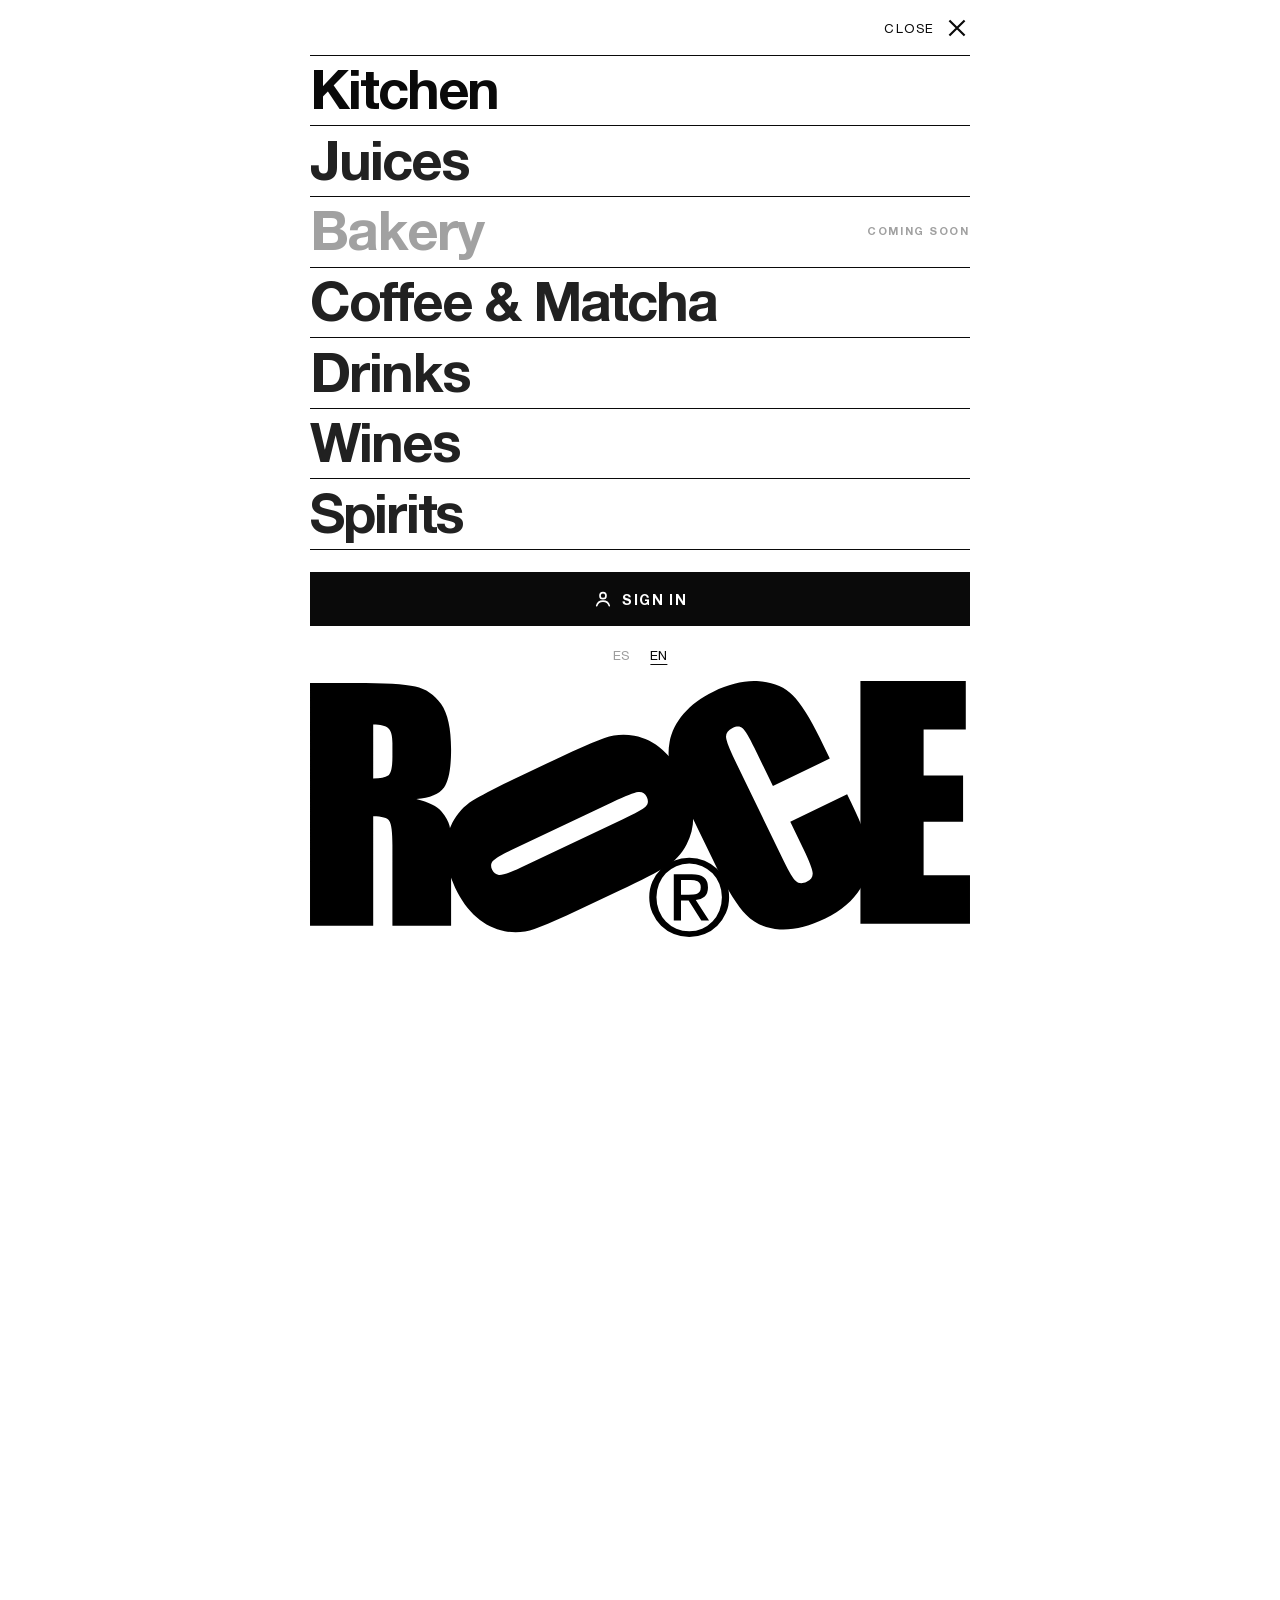
==== index.html @ 2b294c73 "Con la cocina cerrada la carta se ve a pleno contraste: aviso de horario una sola vez arriba; fondo " ====
<!doctype html>
<html lang="es">
<head>
<!-- Pantalla de entrada (solo la primera vez que se abre una página de ROCE en este dispositivo): fondo negro con el logo centrado hasta que carga la web. -->
<style id="roceSplashCss">html.splash-on,html.splash-on body{background:#0a0a0a!important}html.splash-on::before{content:"";position:fixed;top:-100px;right:-20px;bottom:-100px;left:-20px;z-index:2147483647;background:#0a0a0a url(/assets/logo/roce-horizontal-white.svg) center / min(56vw,280px) auto no-repeat;transition:opacity .5s ease}html.splash-out::before{opacity:0;pointer-events:none}html.splash-on{overflow:hidden}@media (prefers-reduced-motion:reduce){html.splash-on::before{transition:none}}</style>
<script>(function(){var d=document.documentElement;try{if(localStorage.getItem('roce_splash'))return;localStorage.setItem('roce_splash','1')}catch(e){return}d.classList.add('splash-on');var t0=Date.now(),done=0;function out(){if(done)return;done=1;setTimeout(function(){d.classList.add('splash-out');setTimeout(function(){d.classList.remove('splash-on','splash-out')},550)},Math.max(0,700-(Date.now()-t0)))}if(document.readyState==='complete')out();else addEventListener('load',out);setTimeout(out,3500)})();</script>
<meta charset="utf-8">
<meta name="viewport" content="width=device-width, initial-scale=1, viewport-fit=cover">
<title>ROCE · Pide</title>
<meta name="robots" content="noindex, nofollow">
<meta name="theme-color" content="#0a0a0a">
<link rel="icon" href="/favicon.ico">
<link rel="manifest" href="/manifest.webmanifest">
<link rel="apple-touch-icon" href="/assets/icons/apple-touch-icon.png">
<meta name="apple-mobile-web-app-capable" content="yes"><meta name="mobile-web-app-capable" content="yes"><meta name="apple-mobile-web-app-title" content="ROCE"><meta name="apple-mobile-web-app-status-bar-style" content="black-translucent">
<link rel="stylesheet" href="/carta.css?v=89">
<link rel="stylesheet" href="/order.css?v=150">
</head>
<body>
<header class="cv-bar" id="top">
  <div class="cv-bar-row">
    <button type="button" class="cv-menu-btn" id="cvMenuBtn" aria-haspopup="dialog" aria-expanded="false" aria-controls="cvMenu"><svg viewBox="0 0 24 24" width="26" height="26" fill="none" stroke="currentColor" stroke-width="2" aria-hidden="true"><path d="M3 7h18M3 12h18M3 17h18"/></svg><span id="cvMenuLabel">Menú</span></button>
    <button type="button" class="ap-modebtn" id="apModeBtn"></button>
  </div>
  <div class="cv-crumb-row"><button type="button" class="cv-crumb" id="cvCrumb" aria-haspopup="true" aria-expanded="false" aria-controls="cvCrumbMenu"><span id="cvCrumbT"></span><svg class="cv-crumb-chev" viewBox="0 0 24 24" width="14" height="14" fill="none" stroke="currentColor" stroke-width="2.4" stroke-linecap="round" stroke-linejoin="round" aria-hidden="true"><path d="M6 9l6 6 6-6"/></svg></button>
    <button type="button" class="cv-allergy-btn" id="cvAlBtn" aria-haspopup="dialog"><svg viewBox="0 0 24 24" width="22" height="22" fill="none" stroke="currentColor" stroke-width="2" stroke-linecap="round" aria-hidden="true"><path d="M3 7h18M6 12h12M10 17h4"/></svg><span id="cvAlLabel">Filtros</span><b id="cvAlCount" hidden>0</b></button>
  <div class="cv-crumb-menu" id="cvCrumbMenu" role="menu" hidden></div></div>
</header>

<div class="cv-menu" id="cvMenu" tabindex="-1" role="dialog" aria-modal="true" aria-label="Menú" hidden>
  <div class="cv-menu-in">
    <div class="cv-menu-top">
      <button type="button" class="cv-menu-btn" id="cvMenuClose"><span id="cvCloseLabel">Cerrar</span><svg viewBox="0 0 24 24" width="26" height="26" fill="none" stroke="currentColor" stroke-width="2" aria-hidden="true"><path d="M5 5l14 14M19 5L5 19"/></svg></button>
    </div>
    <div class="cv-menu-body" id="cvMenuBody"></div>
    <div class="cv-menu-foot">
      <div class="cv-lang lang-switch" role="group" aria-label="Idioma"><button type="button" data-lang="es">ES</button><button type="button" data-lang="en">EN</button></div>
      <img class="cv-m-word" src="/assets/logo/roce-horizontal-black.svg" alt="ROCE">
    </div>
  </div>
</div>

<main>
  <div class="cv-filter" id="cvFilter" hidden></div>
  <div class="cv-stage" id="cvSections"></div>
</main>

<footer class="cv-foot">
  <nav class="cv-foot-nav" id="cvFootNav" aria-label="Cartas"></nav>
  <img class="cv-foot-logo" src="/assets/logo/roce-horizontal-white.svg" alt="ROCE">
  <nav class="cv-legal cv-legal-w" id="cvLegalF"></nav>
</footer>

<dialog class="cv-sheet" id="cvSheet" aria-labelledby="cvSheetTitle">
  <div class="cv-sheet-in">
    <h2 id="cvSheetTitle"></h2>
    <p id="cvSheetText"></p>
    <div class="cv-sheet-body">
      <section class="cv-fs"><div class="cv-fs-h"><h3 id="cvDietH"></h3><button type="button" class="cv-fs-clear" id="cvDietClear" data-clear="diet"></button></div><div class="cv-als" id="cvDietList"></div><p class="cv-fs-note" id="cvDietNote"></p></section>
      <section class="cv-fs"><div class="cv-fs-h"><h3 id="cvAlH"></h3><button type="button" class="cv-fs-clear" id="cvAlClearSec" data-clear="al"></button></div><div class="cv-als" id="cvAlList"></div></section>
      <section class="cv-fs"><div class="cv-fs-h"><h3 id="cvIngH"></h3><button type="button" class="cv-fs-clear" id="cvIngClear" data-clear="ing"></button></div><div class="cv-seg" id="cvIngMode"></div><div class="cv-chips" id="cvIngList"></div></section>
      <p class="cv-fs-note" id="cvDisclaimer"></p>
    </div>
    <div class="cv-sheet-actions"><button type="button" class="cv-ghost" id="cvAlClear"></button><button type="button" class="cv-solid" id="cvAlDone"></button></div>
  </div>
</dialog>

<button type="button" class="cv-chef-btn" id="cvChefBtn" aria-haspopup="dialog"><span id="cvChefBtnLabel">Ayuda</span></button>

<dialog class="cv-sheet cv-chef" id="cvChef" aria-labelledby="cvChefTitle">
  <div class="cv-sheet-in">
    <div class="cv-sheet-body" id="cvChefBody"></div>
    <div class="cv-sheet-actions"><button type="button" class="cv-ghost" id="cvChefClose" autofocus></button><button type="button" class="cv-solid" id="cvChefGo"></button></div>
  </div>
</dialog>

<div class="ap-cartbar" id="apCartBar" hidden><button type="button" id="apCartOpen"><span id="apCartQty"></span><b id="apCartLbl"></b><span id="apCartTot"></span></button></div>
<dialog class="cv-sheet" id="apDlg"><div class="cv-sheet-in" id="apDlgIn"></div></dialog>

<script src="/config.js?v=1"></script>
<script>
// Vuelta del inicio de sesión con Google/Apple: Supabase devuelve la sesión en el #hash; se guarda y se limpia antes de que la carta lea el hash.
(function () {
  var h = location.hash || ''; if (h.indexOf('access_token=') === -1) return;
  var p = new URLSearchParams(h.slice(1)), at = p.get('access_token'); if (!at) return;
  try {
    var u = null; try { u = JSON.parse(atob(at.split('.')[1].replace(/-/g, '+').replace(/_/g, '/'))); } catch (e) {}
    localStorage.setItem('roce_app_session', JSON.stringify({ access_token: at, refresh_token: p.get('refresh_token'), expires_at: Date.now() + (+(p.get('expires_in') || 3600)) * 1000, user: u ? { id: u.sub, email: u.email } : null }));
  } catch (e) {}
  history.replaceState(null, '', location.pathname);
})();
</script>
<script src="/i18n.js?v=109"></script>
<script src="/menu.js?v=73"></script>
<script src="/carta.js?v=74"></script>
<script src="/chef.js?v=18"></script>
<script src="/order.js?v=86"></script>
<script src="/account.js?v=34"></script>
<script src="/tour.js?v=4"></script>
<script src="/sheet-drag.js?v=3"></script>
<script src="/ux.js?v=1"></script>
<script>if ("serviceWorker" in navigator) navigator.serviceWorker.register("/sw.js").catch(function () {});</script>
</body>
</html>
---- carta.css ----
@font-face { font-family: "Helvetica Neue Web"; src: url("/assets/fonts/HelveticaNeue-Regular.woff2?v=2") format("woff2"); font-weight: 400; font-style: normal; font-display: swap; }
@font-face { font-family: "Helvetica Neue Web"; src: url("/assets/fonts/HelveticaNeue-Bold.woff2?v=2") format("woff2"); font-weight: 700; font-style: normal; font-display: swap; }

:root {
  --black: #0a0a0a; --paper: #f6f3ec; --cream: #ece7dd;
  --kraft: #a78d5b; --paper: #ffffff; --sand: #c9a97f; --red: #832f2f; --olive: #5b5a32; --wine: #5a1f2b; --dark: #262624; --gold: #9f7a2e;
  --display: "Helvetica Neue Web", "Helvetica Neue", Arial, sans-serif;
  --pad: clamp(1.1rem, 4.5vw, 2.4rem);
  --bar: 5.4rem;
  --grain-lite: url("data:image/svg+xml;utf8,<svg xmlns='http://www.w3.org/2000/svg' width='240' height='240'><filter id='n'><feTurbulence type='fractalNoise' baseFrequency='.85' numOctaves='3' stitchTiles='stitch'/><feColorMatrix values='0 0 0 0 .1  0 0 0 0 .07  0 0 0 0 .03  0 0 0 .32 0'/></filter><rect width='100%' height='100%' filter='url(%23n)'/></svg>");
  --sheet: var(--kraft); --ink: #0a0a0a;
}
html[data-sheet="kraft"] { --sheet: var(--kraft); --ink: #0a0a0a; }
html[data-sheet="paper"] { --sheet: var(--paper); --ink: #0a0a0a; }
html[data-sheet="sand"] { --sheet: var(--sand); --ink: #0a0a0a; }
html[data-sheet="olive"] { --sheet: var(--olive); --ink: var(--cream); }
html[data-sheet="red"] { --sheet: var(--red); --ink: var(--cream); }
html[data-sheet="wine"] { --sheet: var(--wine); --ink: var(--cream); }
* { box-sizing: border-box; }
html { scroll-behavior: smooth; scroll-padding-top: calc(var(--bar) + 0.6rem); -webkit-text-size-adjust: 100%; }
body { margin: 0; background: #0a0a0a; color: #fff; font-family: var(--display); font-size: 16px; line-height: 1.4; }
button { font-family: inherit; color: inherit; cursor: pointer; }
img { max-width: 100%; display: block; }
[hidden] { display: none !important; }
.is-hidden { display: none !important; }

/* ── Barra superior fija ── */
.cv-bar { position: sticky; top: 0; z-index: 30; background: var(--black); color: #fff; padding-top: env(safe-area-inset-top); }
.cv-bar-row { display: flex; align-items: center; justify-content: space-between; gap: 1rem; padding: 0.75rem var(--pad) 0.65rem; }
.cv-menu:focus { outline: none; }
.cv-menu-btn:focus:not(:focus-visible) { outline: none; }
.cv-menu-btn, .cv-m-sheet, .cv-fn { -webkit-tap-highlight-color: transparent; }
.cv-menu-btn { display: inline-flex; align-items: center; gap: 0.55rem; padding: 0.2rem 0; border: 0; background: transparent; color: inherit; font-size: 0.95rem; font-weight: 700; letter-spacing: 0.02em; }
.cv-crumb-row { display: flex; align-items: center; padding: 0.5rem var(--pad); border-top: 1px solid rgba(255, 255, 255, 0.3); }
.cv-crumb { min-width: 0; overflow: hidden; text-overflow: ellipsis; white-space: nowrap; font-size: 0.78rem; font-weight: 700; letter-spacing: 0.1em; text-transform: uppercase; }
.cv-allergy-btn { display: inline-flex; align-items: center; gap: 0.45rem; padding: 0.15rem 0; border: 0; background: transparent; color: inherit; font-size: 0.78rem; font-weight: 700; letter-spacing: 0.1em; text-transform: uppercase; text-decoration: underline; text-underline-offset: 4px; white-space: nowrap; }
.cv-allergy-btn b { display: inline-grid; place-items: center; min-width: 1.2rem; height: 1.2rem; padding: 0 0.3rem; border-radius: 999px; background: #fff; color: var(--black); font-size: 0.7rem; text-decoration: none; }
.cv-lang { display: flex; gap: 0.1rem; font-size: 0.9rem; font-weight: 700; letter-spacing: 0.08em; }
.cv-lang button { padding: 0.3rem 0.5rem 0.3rem 0; border: 0; background: transparent; color: rgba(10, 10, 10, 0.4); }
.cv-lang button.is-active { color: var(--black); text-decoration: underline; text-underline-offset: 4px; }

/* ── Menú a pantalla completa (como una lista tipográfica con filetes) ── */
/* Se extiende 100 px por debajo de la pantalla (y se compensa con padding): en iPhone, al abrir la app desde el icono, la zona de la barra inferior a veces no se cubría y asomaba la hoja */
.cv-menu { position: fixed; top: 0; right: 0; bottom: -100px; left: 0; padding-bottom: 100px; box-sizing: border-box; z-index: 70; overflow: hidden; background: var(--paper); color: var(--black); animation: cvMenuIn 0.3s cubic-bezier(0.2, 0.7, 0.2, 1); }
@keyframes cvMenuIn { from { opacity: 0; transform: translateY(-1.2rem); } to { opacity: 1; transform: none; } }
.cv-menu-in { display: flex; flex-direction: column; min-height: 100%; max-width: 46rem; margin: 0 auto; padding: env(safe-area-inset-top) var(--pad) calc(1.4rem + env(safe-area-inset-bottom)); }
.cv-menu-top { display: flex; align-items: center; justify-content: flex-end; padding: 0.75rem 0 0.65rem; border-bottom: 1.5px solid var(--black); }
.cv-menu-top .cv-menu-btn { color: var(--black); }
.cv-menu-body { flex: 1; }
.cv-m-list { list-style: none; margin: 0; padding: 0; }
.cv-m-list li { border-bottom: 1.5px solid var(--black); }
.cv-m-sheet { display: flex; align-items: center; justify-content: space-between; gap: 1rem; width: 100%; padding: 0.4rem 0 0.55rem; border: 0; background: transparent; text-align: left; font-size: clamp(2.8rem, 12.5vw, 4.8rem); font-weight: 700; line-height: 1; letter-spacing: -0.04em; }
.cv-m-side { display: inline-flex; align-items: center; gap: 0.8rem; }
.cv-m-side small { font-size: 0.7rem; font-weight: 700; letter-spacing: 0.14em; text-transform: uppercase; }
.cv-m-sheet:not(.is-on) { opacity: 0.55; }
.cv-m-list.is-sub li:first-child { border-top: 1.5px solid var(--black); }
.cv-m-cat { display: block; width: 100%; padding: 0.55rem 0 0.6rem; border: 0; background: transparent; color: var(--black); text-align: left; text-decoration: none; font-size: clamp(1.3rem, 5.4vw, 1.7rem); font-weight: 700; letter-spacing: -0.015em; }
.cv-menu-foot { margin-top: 2rem; }
.cv-m-word { width: 100%; height: auto; margin-top: 1rem; padding-top: 1rem; border-top: 1.5px solid var(--black); }

/* ── Filtro de alérgenos activo ── */
.cv-filter { position: sticky; top: calc(var(--bar) + 0.5rem); z-index: 25; display: flex; align-items: center; justify-content: space-between; gap: 1rem; margin: 0.8rem var(--pad) 0; padding: 0.6rem 0.9rem; background: #fff; color: var(--black); border: 1.5px solid var(--black); font-size: 0.85rem; }
.cv-filter button { border: 0; background: transparent; font-weight: 700; text-decoration: underline; text-underline-offset: 3px; white-space: nowrap; }

/* ── Hoja de papel ── */
.cv-sr { position: absolute; width: 1px; height: 1px; overflow: hidden; clip: rect(0 0 0 0); white-space: nowrap; }
.cv-stage { position: relative; display: grid; grid-template-columns: minmax(0, 1fr); perspective: 2600px; perspective-origin: 18% 40%; padding: 0.9rem 0 0; overflow-x: clip; }
.cv-paper { --spine: 3.5rem; grid-area: 1 / 1; position: relative; display: flex; align-items: flex-start; min-height: calc(100vh - var(--bar) - 1rem); background: var(--sheet); color: var(--ink); transform-origin: 0 50%; backface-visibility: hidden; box-shadow: 0 0 0 1px rgba(0, 0, 0, 0.25), 0 10px 40px rgba(0, 0, 0, 0.55); }
.cv-paper.is-red { --sheet: var(--red); --ink: var(--cream); }
/* grano del papel + sombra del lomo */
.cv-paper::before { content: ""; position: absolute; inset: 0; pointer-events: none; z-index: 1; mix-blend-mode: multiply; opacity: 0.5; background-image: url("data:image/svg+xml;utf8,<svg xmlns='http://www.w3.org/2000/svg' width='240' height='240'><filter id='n'><feTurbulence type='fractalNoise' baseFrequency='.85' numOctaves='3' stitchTiles='stitch'/><feColorMatrix values='0 0 0 0 .1  0 0 0 0 .07  0 0 0 0 .03  0 0 0 .6 0'/></filter><rect width='100%' height='100%' filter='url(%23n)'/></svg>"); }
.cv-paper::after { content: ""; position: absolute; inset: 0; pointer-events: none; z-index: 1; background: linear-gradient(90deg, rgba(0, 0, 0, 0.2), rgba(0, 0, 0, 0) 1.6rem), linear-gradient(270deg, rgba(0, 0, 0, 0.1), rgba(0, 0, 0, 0) 1rem); }
.cv-paper-in { --lpad: calc(var(--pad) + 0.7rem); position: relative; z-index: 2; flex: 1; min-width: 0; padding: 0.4rem 1.5rem 3rem var(--lpad); }
/* título vertical en el lomo, como en las cartas impresas */
.cv-spine { position: relative; z-index: 2; flex: 0 0 var(--spine); align-self: stretch; overflow: hidden; }
/* hoja que se abre / se cierra */
.cv-paper.flip-away { z-index: 3; animation: cvAway 0.95s cubic-bezier(0.55, 0.05, 0.3, 1) forwards; }
.cv-paper.flip-in { z-index: 3; animation: cvIn 0.95s cubic-bezier(0.3, 0.05, 0.55, 1) forwards; }
@keyframes cvAway { from { transform: rotateY(0); filter: brightness(1); } to { transform: rotateY(-112deg); filter: brightness(0.55); } }
@keyframes cvIn { from { transform: rotateY(-112deg); filter: brightness(0.55); } to { transform: rotateY(0); filter: brightness(1); } }
@media (prefers-reduced-motion: reduce) { .cv-paper.flip-away, .cv-paper.flip-in { animation: none; } }
.cv-soon { margin-top: 3rem; }
.cv-group { margin-top: 2.6rem; }
.cv-gh { display: flex; align-items: baseline; justify-content: space-between; gap: 1rem; flex-wrap: wrap; opacity: 0.5; }
.cv-gh h2 { margin: 0; font-weight: 400; font-size: clamp(1.8rem, 6.4vw, 2.7rem); line-height: 1; letter-spacing: -0.02em; }
.cv-gh span { font-size: 0.85rem; text-transform: uppercase; letter-spacing: 0.08em; }

/* categoría desplegable */
.cv-cat { margin-top: 1.4rem; }
.cv-cat-h { display: flex; align-items: center; justify-content: space-between; gap: 1rem; width: 100%; padding: 1rem 0 0.7rem; border: 0; border-top: 1.5px solid var(--ink); background: transparent; text-align: left; }
.cv-cat-t { display: flex; align-items: baseline; flex-wrap: wrap; gap: 0.15rem 0.9rem; }
.cv-cat-h h3 { margin: 0; font-size: clamp(1.3rem, 5vw, 1.7rem); font-weight: 700; line-height: 1.1; letter-spacing: -0.005em; text-transform: uppercase; }
.cv-cat-h small { font-size: 0.74rem; letter-spacing: 0.1em; text-transform: uppercase; opacity: 0.6; }
.cv-chev { flex: 0 0 auto; transition: transform 0.25s; }
.cv-cat.is-closed .cv-chev { transform: rotate(180deg); }
.cv-cat.is-closed .cv-cat-body { display: none; }

/* platos: lista tipográfica */
.cv-items { list-style: none; margin: 0; padding: 0; }
.cv-item { display: flex; align-items: flex-start; justify-content: space-between; gap: 1rem; padding: 0.85rem 0; border-bottom: 1px solid color-mix(in srgb, var(--ink) 18%, transparent); }
.cv-i-main { flex: 1; min-width: 0; }
.cv-i-top { display: flex; align-items: baseline; justify-content: space-between; gap: 1rem; }
.cv-i-name { display: inline-flex; align-items: center; flex-wrap: wrap; gap: 0.2rem 0.5rem; font-size: 1.02rem; letter-spacing: 0.02em; text-transform: uppercase; }
.cv-i-name em { font-style: normal; opacity: 0.5; }
.cv-i-name small { font-size: 0.7rem; letter-spacing: 0.08em; opacity: 0.65; }
.cv-price { font-size: 1.02rem; white-space: nowrap; }
.cv-i-desc { margin: 0.25rem 0 0; max-width: 36rem; font-size: 0.92rem; line-height: 1.4; opacity: 0.62; }
.cv-i-tag { }
.cv-nut { margin: 0.35rem 0 0; display: flex; flex-wrap: wrap; gap: 0.1rem 0.7rem; font-size: 0.72rem; letter-spacing: 0.02em; opacity: 0.75; }
.cv-nut span + span { padding-left: 0.7rem; border-left: 1px solid color-mix(in srgb, var(--ink) 35%, transparent); }
.cv-nut b { font-weight: 700; margin-right: 0.15rem; }
.cv-variants { list-style: none; margin: 0.6rem 0 0; padding: 0.5rem 0 0; border-top: 1px dashed color-mix(in srgb, var(--ink) 40%, transparent); display: grid; gap: 0.45rem; }
.cv-variants li { display: grid; grid-template-columns: 5rem 1fr; gap: 0.5rem; font-size: 0.85rem; }
.cv-variants b { text-transform: uppercase; letter-spacing: 0.05em; font-size: 0.76rem; }
.cv-variants .cv-als { grid-column: 2; }

/* alérgenos: círculos numerados */
.cv-als { display: inline-flex; flex-wrap: wrap; gap: 0.22rem; }
.cv-al { display: inline-grid; place-items: center; width: 1.2rem; height: 1.2rem; border-radius: 50%; border: 1px solid currentColor; font-size: 0.62rem; font-weight: 700; line-height: 1; opacity: 0.8; }
.cv-pend { display: none; font-size: 0.68rem; font-weight: 700; letter-spacing: 0.06em; opacity: 0.8; }
.is-pending { opacity: 0.55; }
body.has-filter .is-pending .cv-pend { display: inline; }

/* extras (add-ons) */
.cv-extras h4 { margin: 1.3rem 0 0.2rem; font-size: 0.74rem; font-weight: 700; letter-spacing: 0.18em; text-transform: uppercase; opacity: 0.7; }
.cv-extras ul { list-style: none; margin: 0; padding: 0; display: grid; grid-template-columns: 1fr; column-gap: 2.4rem; }
.cv-extras li { display: flex; justify-content: space-between; gap: 1rem; padding: 0.55rem 0; border-bottom: 1px solid color-mix(in srgb, var(--ink) 18%, transparent); font-size: 0.95rem; text-transform: uppercase; letter-spacing: 0.02em; }
@media (min-width: 720px) { .cv-extras ul { grid-template-columns: 1fr 1fr; } }

.cv-soon b { display: block; font-weight: 400; font-size: clamp(2.2rem, 10vw, 4.5rem); line-height: 0.95; letter-spacing: -0.03em; text-transform: uppercase; }
.cv-soon p { margin: 0.8rem 0 0; opacity: 0.7; }

/* ── Pantalla ancha ── */
@media (min-width: 900px) {
  .cv-stage { max-width: 78rem; margin: 0 auto; padding: 1.2rem 2.2rem 1.4rem; }
  .cv-paper { --spine: 8rem; }
  .cv-paper-in { --lpad: calc(var(--pad) + 1.4rem); padding-bottom: 3rem; padding-right: 3rem; }
  .cv-paper-in > * { max-width: 46rem; }
  }

/* ── Pie (el normal de la web) ── */
.cv-foot { padding: 1.5rem var(--pad) calc(2rem + env(safe-area-inset-bottom)); text-align: center; font-size: 0.68rem; line-height: 1.4; letter-spacing: 0.03em; color: rgba(255, 255, 255, 0.6); }
.cv-foot p { max-width: 40rem; margin: 0 auto 1rem; }
.cv-foot a { color: inherit; text-decoration: none; }
.cv-foot a:hover { text-decoration: underline; }
.cv-foot .lang-switch { display: flex; justify-content: center; gap: 0.2rem; margin-bottom: 0.5rem; }
.cv-foot .lang-switch button { padding: 0.2rem 0.4rem; border: 0; background: transparent; color: rgba(255, 255, 255, 0.45); font-size: 0.7rem; letter-spacing: 0.08em; }
.cv-foot .lang-switch button.is-active { color: #fff; text-decoration: underline; text-underline-offset: 3px; }

/* ── Alérgenos: lista de filtros con filetes ── */
.cv-sheet { width: min(30rem, calc(100vw - 2rem)); max-width: none; max-height: 88vh; overflow-y: auto; margin: auto; padding: 0; border: 2px solid var(--black); background: #fff; color: var(--black); }
.cv-sheet::backdrop { background: rgba(10, 10, 10, 0.6); }
.cv-sheet-in { padding: 1.1rem var(--pad) calc(1rem + env(safe-area-inset-bottom)); }
.cv-sheet h2 { margin: 0 0 0.35rem; padding-bottom: 0.7rem; border-bottom: 1.5px solid var(--black); font-size: 1.15rem; line-height: 1.15; font-weight: 700; letter-spacing: -0.01em; }
.cv-sheet p { margin: 0 0 0.9rem; font-size: 0.88rem; opacity: 0.7; }
.cv-sheet #cvDietList, .cv-sheet #cvAlList { display: grid; grid-template-columns: 1fr 1fr; gap: 0 1.4rem; margin: 0 0 0.6rem; padding-top: 0.2rem; border-top: 1.5px solid var(--black); }
.cv-sheet .cv-al { width: 1.25rem; height: 1.25rem; margin-left: auto; border: 1px solid var(--black); color: var(--black); font-size: 0.65rem; opacity: 0.55; }
.cv-pick { display: flex; align-items: center; gap: 0.6rem; padding: 0.65rem 0; border: 0; border-bottom: 1px solid rgba(10, 10, 10, 0.18); background: transparent; color: var(--black); text-align: left; font-size: 0.95rem; font-weight: 700; }
.cv-radio { flex: 0 0 auto; width: 0.95rem; height: 0.95rem; border: 1.5px solid var(--black); border-radius: 50%; }
.cv-pick[aria-pressed="true"] .cv-radio { background: var(--black); box-shadow: inset 0 0 0 2.5px #fff; }
.cv-fs { margin-top: 1rem; }
.cv-fs h3 { margin: 0 0 0.3rem; font-size: 0.74rem; font-weight: 700; letter-spacing: 0.18em; text-transform: uppercase; opacity: 0.7; }
.cv-fs-note { margin: 0.5rem 0 0; font-size: 0.78rem; }
.cv-seg { display: flex; gap: 1.2rem; margin: 0.2rem 0 0.7rem; }
.cv-seg button { padding: 0.2rem 0; border: 0; border-bottom: 2px solid transparent; background: transparent; color: rgba(10, 10, 10, 0.4); font-size: 1rem; font-weight: 700; }
.cv-seg button[aria-pressed="true"] { color: var(--black); border-bottom-color: var(--black); }
.cv-chips { display: flex; flex-wrap: wrap; gap: 0.4rem; }
.cv-chips .cv-chip { padding: 0.4rem 0.8rem; border: 1.5px solid var(--black); border-radius: 999px; background: transparent; color: var(--black); font-size: 0.85rem; font-weight: 700; }
.cv-chips .cv-chip[aria-pressed="true"] { background: var(--black); color: #fff; }
.cv-sheet-actions { position: sticky; bottom: calc(-1rem - env(safe-area-inset-bottom)); display: flex; justify-content: space-between; gap: 0.6rem; margin-top: 1rem; padding-top: 0.5rem; border-top: 1.5px solid var(--black); background: #fff; }
.cv-ghost, .cv-solid { padding: 0.8rem 0; border: 0; background: transparent; color: var(--black); font-size: 0.95rem; font-weight: 700; text-decoration: underline; text-underline-offset: 4px; }

/* ── Panel de filtros y ayuda del chef: cuerpo con scroll + botones siempre visibles ── */
.cv-sheet[open] { display: flex; flex-direction: column; overflow: hidden; }
.cv-sheet-in { display: flex; flex-direction: column; min-height: 0; flex: 1; max-height: 88vh; }
.cv-sheet-body { flex: 1; min-height: 0; overflow-y: auto; padding-bottom: 0.4rem; -webkit-overflow-scrolling: touch; }
.cv-sheet-actions { position: static; flex: 0 0 auto; display: flex; gap: 0.6rem; margin-top: 0.8rem; padding-top: 0.8rem; border-top: 1.5px solid var(--black); background: #fff; }
.cv-ghost, .cv-solid { flex: 1; padding: 0.85rem 0.6rem; border: 1.5px solid var(--black); text-decoration: none; font-size: 0.85rem; font-weight: 700; letter-spacing: 0.1em; text-transform: uppercase; }
.cv-ghost { background: transparent; color: var(--black); }
.cv-solid { background: var(--black); color: #fff; }
.cv-fs-h { display: flex; align-items: baseline; justify-content: space-between; gap: 1rem; margin-bottom: 0.3rem; }
.cv-fs-h h3 { margin: 0; }
.cv-fs-clear { padding: 0.25rem 0.7rem; border: 1.5px solid var(--black); background: #fff; color: var(--black); font-size: 0.72rem; font-weight: 700; letter-spacing: 0.1em; text-transform: uppercase; }
.cv-fs-clear:disabled { opacity: 0.3; border-color: rgba(10, 10, 10, 0.4); }
.cv-link { padding: 0; border: 0; background: transparent; color: var(--black); font-size: 0.85rem; font-weight: 700; text-decoration: underline; text-underline-offset: 3px; }

/* botón flotante */
.cv-chef-btn { position: fixed; z-index: 35; right: var(--pad); bottom: calc(1rem + env(safe-area-inset-bottom)); padding: 0.8rem 1.1rem; border: 1.5px solid #fff; border-radius: 999px; background: var(--black); color: #fff; box-shadow: 0 6px 22px rgba(0, 0, 0, 0.5); font-size: 0.85rem; font-weight: 700; letter-spacing: 0.08em; text-transform: uppercase; }
.cv-chef-btn::before { content: "✦"; margin-right: 0.5rem; }
.cv-foot { padding-bottom: calc(5rem + env(safe-area-inset-bottom)); }

/* ayuda del chef */
.cv-chef h2 { margin-bottom: 0.4rem; }
.cv-chef textarea { width: 100%; padding: 0.7rem 0.8rem; border: 1.5px solid var(--black); border-radius: 0; background: #fff; color: var(--black); font: inherit; font-size: 1rem; resize: vertical; }
.cv-ideas { display: flex; flex-wrap: wrap; gap: 0.4rem; margin: 0.7rem 0 0.2rem; }
.cv-ideas .cv-chip { padding: 0.35rem 0.75rem; border: 1.5px solid var(--black); border-radius: 999px; background: transparent; color: var(--black); font-size: 0.8rem; font-weight: 700; }
.cv-opts { display: flex; flex-wrap: wrap; gap: 0.4rem; }
.cv-opt { padding: 0.5rem 0.9rem; border: 1.5px solid var(--black); background: transparent; color: var(--black); font-size: 0.9rem; font-weight: 700; }
.cv-opt[aria-pressed="true"] { background: var(--black); color: #fff; }
.cv-pick-list { list-style: none; margin: 0.6rem 0 0; padding: 0; }
.cv-pick-list li { padding: 0.8rem 0; border-top: 1.5px solid var(--black); }
.cv-pl-slot { margin: 0 0 0.3rem; font-size: 0.7rem; font-weight: 700; letter-spacing: 0.18em; text-transform: uppercase; opacity: 0.6; }
.cv-pl-top { display: flex; justify-content: space-between; gap: 1rem; font-size: 1.1rem; text-transform: uppercase; }
.cv-pl-desc { margin: 0.25rem 0 0; font-size: 0.88rem; opacity: 0.7; }
.cv-pl-why { margin: 0.3rem 0 0.2rem; font-size: 0.85rem; }
.cv-pick-list .cv-als { margin: 0.2rem 0; }
.cv-pick-list .cv-al { border-color: var(--black); color: var(--black); }
.cv-pl-total { margin: 0.6rem 0 0; padding-top: 0.6rem; border-top: 1.5px solid var(--black); font-size: 1rem; }

/* resaltar el plato al saltar desde la propuesta */
.cv-item.is-flash { animation: cvFlash 2.6s ease; }
@keyframes cvFlash { 0%, 60% { background: color-mix(in srgb, var(--ink) 22%, transparent); } 100% { background: transparent; } }

/* menú fijo: cabe en una pantalla, sin scroll */
.cv-menu-in { height: 100%; min-height: 0; }
.cv-menu-body { flex: 0 0 auto; }
.cv-menu-foot { flex: 1 1 auto; min-height: 0; display: flex; flex-direction: column; margin-top: 1rem; }
.cv-menu-foot .cv-lang { justify-content: center; }
.cv-menu-foot .cv-lang button { padding: 0.3rem 0.6rem; }
.cv-m-word { flex: 1 1 auto; min-height: 0; width: 100%; height: auto; max-height: 26vh; object-fit: contain; object-position: left bottom; }
.cv-m-word { flex: 0 1 auto; margin-top: auto; }

/* ayuda del chef: resultados y adaptación a pantallas pequeñas */
.cv-sheet { width: min(30rem, calc(100vw - 1.5rem)); }
.cv-sheet-in { padding-left: 1rem; padding-right: 1rem; }
.cv-sheet-body { padding-right: 0.7rem; scrollbar-gutter: stable; }
.cv-pl-top { align-items: baseline; }
.cv-pl-top b { min-width: 0; overflow-wrap: anywhere; }
.cv-pl-top span { flex: 0 0 auto; white-space: nowrap; }
.cv-pick-list .cv-als { display: inline-flex; border: 0; padding: 0; margin: 0; }
.cv-pl-al { margin: 0.35rem 0 0.3rem; font-size: 0.82rem; line-height: 1.7; }
.cv-pl-al .cv-al { width: 1.1rem; height: 1.1rem; margin-right: 0.15rem; vertical-align: middle; border-color: var(--black); color: var(--black); opacity: 0.75; }
@media (max-width: 380px) { .cv-sheet-in { padding-left: 0.8rem; padding-right: 0.8rem; } .cv-ghost, .cv-solid { font-size: 0.78rem; letter-spacing: 0.06em; } }

/* leyenda de alérgenos al final de la carta */

/* ayuda del chef: cada bloque bien identificado */
.cv-chef-p { margin: 0 0 0.9rem; }
.cv-step { margin: 0 0 0.8rem; padding: 0.8rem 0.9rem 0.9rem; border: 1.5px solid var(--black); background: #fff; }
.cv-step-h { display: flex; align-items: center; gap: 0.6rem; margin-bottom: 0.6rem; }
.cv-step-n { flex: 0 0 auto; display: inline-grid; place-items: center; width: 1.6rem; height: 1.6rem; border-radius: 50%; background: var(--black); color: #fff; font-size: 0.8rem; font-weight: 700; }
.cv-step-h h3 { margin: 0; font-size: 1rem; font-weight: 700; letter-spacing: 0; text-transform: none; opacity: 1; }
.cv-step-h h3 small { margin-left: 0.3rem; font-size: 0.72rem; font-weight: 400; letter-spacing: 0.08em; text-transform: uppercase; opacity: 0.55; }
.cv-chef .cv-opts { display: grid; grid-template-columns: repeat(3, 1fr); gap: 0.4rem; }
.cv-chef .cv-opt { display: flex; align-items: center; justify-content: center; gap: 0.4rem; padding: 0.65rem 0.3rem; font-size: 0.85rem; }
.cv-chef .cv-opt i { flex: 0 0 auto; width: 0.8rem; height: 0.8rem; border: 1.5px solid currentColor; border-radius: 50%; }
.cv-chef .cv-opt[aria-pressed="true"] i { background: #fff; box-shadow: inset 0 0 0 2px var(--black); }
.cv-chef .cv-pick-list li { margin: 0 0 0.7rem; padding: 0.8rem 0.9rem; border: 1.5px solid var(--black); background: #fff; }
.cv-chef .cv-pick-list { margin-top: 0.8rem; }
.cv-chef .cv-pl-slot { display: flex; align-items: center; gap: 0.5rem; margin: -0.8rem -0.9rem 0.7rem; padding: 0.45rem 0.9rem; background: var(--black); color: #fff; opacity: 1; font-size: 0.72rem; letter-spacing: 0.16em; }
.cv-pl-n { display: inline-grid; place-items: center; width: 1.2rem; height: 1.2rem; border-radius: 50%; background: #fff; color: var(--black); font-size: 0.7rem; letter-spacing: 0; }

/* cada tipo de plato con su color */
.cv-chef .cv-pick-list li { border-width: 2px; }
.cv-chef .cv-slot-starter { border-color: var(--kraft); } .cv-chef .cv-slot-starter .cv-pl-slot { background: var(--kraft); color: var(--black); } .cv-chef .cv-slot-starter .cv-pl-n { background: var(--black); color: #fff; }
.cv-chef .cv-slot-main, .cv-chef .cv-slot-light, .cv-chef .cv-slot-breakfast { border-color: var(--black); } .cv-chef .cv-slot-main .cv-pl-slot, .cv-chef .cv-slot-light .cv-pl-slot, .cv-chef .cv-slot-breakfast .cv-pl-slot { background: var(--black); }
.cv-chef .cv-slot-side { border-color: var(--olive); } .cv-chef .cv-slot-side .cv-pl-slot { background: var(--olive); } .cv-chef .cv-slot-side .cv-pl-n { color: var(--olive); }
.cv-chef .cv-slot-drink { border-color: var(--red); } .cv-chef .cv-slot-drink .cv-pl-slot { background: var(--red); } .cv-chef .cv-slot-drink .cv-pl-n { color: var(--red); }
.cv-chef .cv-slot-sweet { border-color: var(--gold); } .cv-chef .cv-slot-sweet .cv-pl-slot { background: var(--gold); } .cv-chef .cv-slot-sweet .cv-pl-n { color: var(--gold); }

/* ayuda: botón discreto */
.cv-chef-btn { right: var(--pad); bottom: calc(0.9rem + env(safe-area-inset-bottom)); padding: 0.45rem 0.95rem; border: 1px solid rgba(255, 255, 255, 0.55); background: rgba(10, 10, 10, 0.88); box-shadow: none; font-size: 0.72rem; font-weight: 400; letter-spacing: 0.12em; }
.cv-chef-btn::before { content: none; }
.cv-foot { padding-bottom: calc(3.5rem + env(safe-area-inset-bottom)); }
.cv-chef .cv-pick-list li { border-width: 1.5px; }

/* menú: ES/EN pegado a la línea del logo grande */
.cv-menu-foot { justify-content: flex-end; margin-top: 0; }
.cv-menu-foot .cv-lang { margin-bottom: 0.25rem; }
.cv-m-word { margin-top: 0; padding-top: 0.9rem; }

/* menú: logo grande y ES/EN como estaban, ES/EN pegado a la línea del logo */
.cv-menu-foot { display: block; flex: 0 0 auto; margin-top: auto; justify-content: initial; padding-top: 1rem; }
.cv-menu-foot .cv-lang { justify-content: flex-start; margin: 0 0 0.3rem; font-size: 0.9rem; }
.cv-menu-foot .cv-lang button { padding: 0.3rem 0.5rem 0.3rem 0; }
.cv-m-word { display: block; flex: none; width: 100%; height: auto; max-height: none; object-fit: fill; margin-top: 0; padding-top: 1rem; border-top: 1.5px solid var(--black); }

/* botón de ayuda con su estrellita */
.cv-chef-btn::before { content: "✦"; margin-right: 0.5rem; }
.cv-chef-btn { font-weight: 700; letter-spacing: 0.1em; }

/* títulos de grupo (Desayunos & Meriendas, Comidas…): Helvetica Neue en mayúsculas, como la carta impresa */
.cv-gh { opacity: 1; }
.cv-gh h2 { font-family: var(--display); font-weight: 700; font-size: clamp(1.15rem, 4.6vw, 1.6rem); line-height: 1.1; letter-spacing: 0.22em; text-transform: uppercase; }

/* título lateral: siempre entero en cualquier alto de pantalla y texto más ancho, pegado a él */
@media (min-width: 900px) {
  .cv-paper-in > * { max-width: none; }
  .cv-paper-in { padding-right: 2.2rem; }
}

/* nuevas hojas */
html[data-sheet="cream"] { --sheet: var(--cream); --ink: #0a0a0a; }
html[data-sheet="dark"] { --sheet: #262624; --ink: var(--cream); }
.cv-m-sheet { font-size: clamp(1.9rem, 8.2vw, 3.4rem); }

/* aviso: seguir bajando = siguiente hoja */

/* título lateral más grande */
.cv-paper { --spine: 4.8rem; }
@media (min-width: 900px) {
  .cv-paper { --spine: 11rem; }
}

/* ES/EN del menú centrado, pegado a la línea del logo */
.cv-menu-foot .cv-lang { justify-content: center; }
.cv-menu-foot .cv-lang button { padding: 0.3rem 0.6rem; }

/* la línea que se llena para pasar de hoja: siempre visible al llegar abajo */

/* pie: solo el logo ROCE gigante y, encima, la barra para pasar de hoja */
.cv-foot { padding: 3.5rem var(--pad) calc(2rem + env(safe-area-inset-bottom)); text-align: left; }
.cv-foot-logo { display: block; width: 100%; max-width: 78rem; height: auto; margin: 0 auto; }
@media (min-width: 900px) { .cv-foot { padding-inline: 2.2rem; } }
.cv-foot { padding-bottom: calc(4.5rem + env(safe-area-inset-bottom)); }

/* pie limpio: línea fina de "siguiente hoja" y el logo gigante */
.cv-foot { padding: 3rem var(--pad) calc(4.5rem + env(safe-area-inset-bottom)); }
/* hoja anterior: línea fina bajo la cabecera */

/* barra de cambio de hoja: sin letrero, solo la barra que va de azul (frío) a rojo (caliente) */

/* menú: sin la raya entre ES/EN y el logo */
.cv-m-word { border-top: 0; padding-top: 0.5rem; }

/* tirar de la página: sigue al dedo con resistencia y vuelve como un muelle */
html { overscroll-behavior-y: none; }
main, .cv-foot { transform: translateY(var(--pull, 0px)); transition: transform 0.38s cubic-bezier(0.2, 0.9, 0.25, 1); will-change: transform; }
@media (prefers-reduced-motion: reduce) { main, .cv-foot { transform: none; transition: none; } }

/* el título lateral no se pega al borde de abajo de la hoja (p. ej. en Bakery, que es corta) */

/* títulos de grupo (Desayunos, Comidas): mismo gris claro que los ingredientes */
.cv-gh { opacity: 1; }
.cv-gh h2 { opacity: 0.62; }
.cv-gh span { opacity: 0.62; }

/* título lateral: fijo en pantalla hasta que llega el pie (solo en hojas cortas se deja aire abajo) */

/* pie: logo en tamaño normal que crece al tirar hasta el tamaño gigante (entonces cambia de hoja) */
.cv-foot { padding: 3rem var(--pad) calc(3.5rem + env(safe-area-inset-bottom)); }
.cv-foot-logo { display: block; width: 100%; max-width: 60rem; height: auto; margin: 0 auto; transform-origin: 50% 100%; transform: scale(calc(0.36 + 0.64 * var(--lpb, 0))); transition: transform 0.38s cubic-bezier(0.2, 0.9, 0.25, 1); will-change: transform; }
/* hoja anterior: el logo aparece y crece en el hueco de arriba */
@media (prefers-reduced-motion: reduce) { .cv-foot-logo { transform: scale(0.5); transition: none; } }

/* hoja anterior (arriba): barra blanca fina bajo la cabecera; abajo se queda el logo que crece */

/* título lateral: siempre con sangría sobre el borde de abajo de la hoja; fijo en pantalla y, al llegar el fin de hoja, la acompaña con ese margen */

/* botón Filtros con su icono de líneas */
.cv-allergy-btn { gap: 0.5rem; text-decoration: none; }
.cv-allergy-btn span { text-decoration: underline; text-underline-offset: 4px; }
.cv-allergy-btn svg { flex: 0 0 auto; display: block; }

/* Filtros sin subrayado */
.cv-allergy-btn, .cv-allergy-btn span { text-decoration: none; }

/* paneles en iPhone: usan el alto visible real (con teclado también) y quedan arriba, no aplastados */
.cv-sheet { max-height: 88vh; max-height: 88dvh; }
.cv-sheet-in { max-height: 88vh; max-height: 88dvh; }
.cv-chef[open] { margin: calc(var(--vvt, 0px) + 0.75rem) auto auto; max-height: calc(var(--vvh, 100dvh) - 1.5rem); }
.cv-chef .cv-sheet-in { max-height: calc(var(--vvh, 100dvh) - 1.5rem); }
.cv-chef textarea { font-size: 16px; scroll-margin: 1rem; }

/* pie: logo ROCE gigante (fijo) y, encima, la barra blanca fina que se rellena al tirar (igual que arriba) */
.cv-foot-logo { transform: none !important; transition: none; will-change: auto; }
@media (prefers-reduced-motion: reduce) { .cv-foot-logo { transform: none; } }

/* al tirar solo se mueve la hoja; el pie (logo gigante y barra blanca) se queda fijo abajo */
.cv-foot { transform: none !important; transition: none !important; will-change: auto; }
main { transform: translateY(var(--pull, 0px)); }

/* ── iPhone/Safari: paneles que no se encogen, y título lateral estable al hacer scroll ── */
/* 1) el cuerpo con scroll de los paneles (Filtros y Ayuda) no se colapsa en Safari: base automática en vez de 0 */
.cv-sheet-body { flex: 1 1 auto; min-height: 0; }
.cv-sheet[open] { height: auto; }
.cv-sheet-in { height: auto; }
/* 2) la hoja no lleva transform (ni capa de composición) salvo mientras tiras de ella: un ancestro con transform hace vibrar a los elementos sticky en WebKit */
main { transform: none; will-change: auto; transition: none; }
/* 3) sin mezcla de color sobre toda la hoja (pesa y hace vibrar al hacer scroll en iOS) */
.cv-paper::before { mix-blend-mode: normal; opacity: 0.32; }
/* 4) el título lateral va en su propia capa para que no tiemble */
/* Filtros: nunca más bajo que esto, aunque Safari calcule mal el alto */
#cvSheet[open] { min-height: min(30rem, 76vh); min-height: min(30rem, 76dvh); }

/* ── Safari: paneles con altura propia, sin flex en el <dialog> (ahí Safari los dejaba como una franja de ~70 px) ── */
.cv-sheet[open] { display: block !important; overflow: hidden; height: auto; }
.cv-sheet-in { display: flex; flex-direction: column; flex: none !important; height: auto; min-height: 0; max-height: 88vh; max-height: 88dvh; }
.cv-sheet-body { flex: 1 1 auto !important; min-height: 0; max-height: calc(88vh - 7.5rem); max-height: calc(88dvh - 7.5rem); overflow-y: auto; -webkit-overflow-scrolling: touch; }
.cv-chef .cv-sheet-body { max-height: calc(var(--vvh, 100dvh) - 1.5rem - 7.5rem); }
.cv-sheet-actions { flex: 0 0 auto; }

/* MENÚ y FILTROS: misma tipografía, mayúsculas y sin negrita */
.cv-menu-btn, .cv-allergy-btn { font-family: var(--display); font-size: 0.8rem; font-weight: 400; letter-spacing: 0.12em; text-transform: uppercase; }
.cv-allergy-btn span, .cv-menu-btn span { font-weight: 400; }

/* ── Paneles (Filtros y Ayuda) SIN flex ni alturas encadenadas: bloque normal con scroll en el propio panel y botones pegados abajo.
   Así no puede colapsar en ningún navegador del móvil (Safari ni Chrome). ── */
.cv-sheet[open] { display: block !important; height: auto !important; max-height: 88vh; max-height: 88dvh; overflow-x: hidden; overflow-y: auto !important; -webkit-overflow-scrolling: touch; overscroll-behavior: contain; }
.cv-sheet .cv-sheet-in { display: block !important; flex: none !important; height: auto !important; min-height: 0 !important; max-height: none !important; padding-bottom: 0 !important; }
.cv-sheet .cv-sheet-body { display: block !important; flex: none !important; height: auto !important; max-height: none !important; overflow: visible !important; padding-right: 0; scrollbar-gutter: auto; }
.cv-sheet .cv-sheet-actions { position: sticky !important; bottom: 0 !important; z-index: 3; display: flex !important; gap: 0.6rem; margin: 0.9rem 0 0 !important; padding: 0.8rem 0 calc(1rem + env(safe-area-inset-bottom)) !important; border-top: 1.5px solid var(--black); background: #fff; }
.cv-chef[open] { max-height: calc(var(--vvh, 100dvh) - 1.5rem); }
#cvSheet[open] { min-height: min(26rem, 70vh); min-height: min(26rem, 70dvh); }

/* ── Título lateral fijo (no sticky) y tramo de scroll extra al final del pie ── */

/* ── Sin cambios de hoja automáticos: el pie tiene una leyenda para elegir a qué carta ir ── */
main { transform: none !important; transition: none !important; }
.cv-foot { padding: 2.2rem var(--pad) calc(2.5rem + env(safe-area-inset-bottom)); }
.cv-foot-nav { max-width: 60rem; margin: 0 auto 2rem; border-top: 1px solid rgba(255, 255, 255, 0.35); }
.cv-fn { display: flex; align-items: baseline; justify-content: space-between; gap: 1rem; width: 100%; padding: 0.95rem 0; border: 0; border-bottom: 1px solid rgba(255, 255, 255, 0.35); background: transparent; color: rgba(255, 255, 255, 0.6); text-align: left; font-family: var(--display); font-size: clamp(1.3rem, 5.6vw, 1.9rem); font-weight: 400; letter-spacing: -0.01em; text-transform: uppercase; cursor: pointer; }
.cv-fn small { font-size: 0.72rem; letter-spacing: 0.14em; }
.cv-fn.is-on { color: #fff; }
.cv-fn:hover, .cv-fn:focus-visible { color: #fff; }
.cv-foot { padding-bottom: calc(4.5rem + env(safe-area-inset-bottom)); }

/* ── Título lateral repetido de arriba abajo de la hoja (KITCHEN KITCHEN KITCHEN…), dentro de la hoja y con scroll nativo ── */
.cv-run { position: absolute; inset: 0; display: flex; flex-direction: column; align-items: flex-start; overflow: hidden; }
.cv-run i { flex: 0 0 auto; display: block; font-style: normal; writing-mode: vertical-rl; transform: rotate(180deg); font-size: clamp(3.4rem, 15vw, 4.6rem); line-height: 1; letter-spacing: -0.02em; text-transform: uppercase; white-space: nowrap; margin-bottom: 0.45em; }
@media (min-width: 900px) { .cv-run i { font-size: clamp(5.6rem, 10vw, 9rem); } }

/* Menú abierto: la pantalla entera es del menú. En iPhone, Safari deja ver la hoja por debajo de la barra inferior
   (los elementos fijos no llegan hasta ahí), así que se pinta el fondo de la página y se oculta el resto. */
html.menu-open, html.menu-open body { background: var(--paper) !important; }
html.menu-open body > *:not(.cv-menu):not(.ap-gate):not(script):not(style) { visibility: hidden; }

/* Cambio de hoja en el móvil: la hoja nueva aparece con un fundido corto (sin giro ni hojas superpuestas) */
@keyframes cvFadeIn { from { opacity: 0; transform: translateY(0.6rem); } to { opacity: 1; transform: none; } }
.cv-paper.fade-in { animation: cvFadeIn 0.28s ease-out both; }
---- order.css ----
/* ROCE · App de pedidos: encima de la carta (carta.css) solo se añade lo de pedir */
.cv-crumb-row { justify-content: space-between; gap: 1rem; }
.ap-modebtn { flex: 0 0 auto; padding: 0.15rem 0; border: 0; background: transparent; color: inherit; font-size: 0.78rem; font-weight: 700; letter-spacing: 0.1em; text-transform: uppercase; text-decoration: underline; text-underline-offset: 4px; white-space: nowrap; }

/* Plato pulsable con su botón "+" */
.cv-item { position: relative; padding-right: 3.2rem; cursor: pointer; }
.cv-item::after { content: "+"; position: absolute; right: 0; bottom: 0.8rem; width: 2.2rem; height: 2.2rem; display: grid; place-items: center; border-radius: 50%; background: var(--ink); color: var(--sheet); font-size: 1.45rem; line-height: 1; }
.cv-item[data-off] { cursor: not-allowed; }
.cv-item[data-off]::after { content: "—"; background: transparent; border: 1.5px solid var(--ink); color: var(--ink); font-size: 0.9rem; opacity: 0.6; }
.cv-item[data-off] .cv-i-main { opacity: 0.55; }
.ap-hours { display: inline-block; margin: 0.4rem 0 0; padding: 0.2rem 0.55rem; background: color-mix(in srgb, var(--ink) 14%, transparent); font-size: 0.72rem; font-weight: 700; letter-spacing: 0.08em; text-transform: uppercase; }

/* Barra del pedido */
.ap-cartbar { position: fixed; left: 0; right: 0; bottom: 0; z-index: 40; padding: 0.7rem var(--pad) calc(0.7rem + env(safe-area-inset-bottom)); background: linear-gradient(to top, rgba(10, 10, 10, 0.92) 65%, rgba(10, 10, 10, 0)); }
.ap-cartbar[hidden] { display: none; }
.ap-cartbar button { width: 100%; max-width: 46rem; margin: 0 auto; display: flex; align-items: center; justify-content: space-between; gap: 1rem; padding: 0.95rem 1.1rem; border: 1.5px solid #fff; background: #fff; color: var(--black); font-size: 0.95rem; }
.ap-cartbar button b { flex: 1; text-align: left; letter-spacing: 0.1em; text-transform: uppercase; font-size: 0.85rem; }
.ap-cartbar button span:first-child { display: inline-grid; place-items: center; min-width: 1.7rem; height: 1.7rem; padding: 0 0.4rem; border-radius: 999px; background: var(--black); color: #fff; font-weight: 700; font-size: 0.85rem; }
body.ap-has-cart .cv-chef-btn { bottom: calc(5rem + env(safe-area-inset-bottom)); }
body.ap-has-cart .cv-foot { padding-bottom: calc(7rem + env(safe-area-inset-bottom)); }

/* Hojas de plato, pedido y modo */
.ap-qty { display: flex; align-items: center; justify-content: center; gap: 1.2rem; margin: 1rem 0 0.2rem; }
.ap-qty button { width: 2.6rem; height: 2.6rem; border: 1.5px solid var(--black); background: #fff; border-radius: 50%; font-size: 1.4rem; line-height: 1; }
.ap-qty b { min-width: 1.5rem; text-align: center; font-size: 1.2rem; }
.ap-pick-price { margin-left: auto; opacity: 0.7; font-size: 0.9rem; }
.ap-note { width: 100%; min-height: 3.2rem; padding: 0.7rem; border: 1.5px solid var(--black); background: #fff; color: var(--black); font: inherit; font-size: 0.95rem; resize: vertical; border-radius: 0; }
.cv-solid[disabled] { opacity: 0.4; cursor: not-allowed; }
.cv-sheet .cv-fs .cv-pick { width: 100%; }

/* Cuenta */
.ap-acct { display: flex; align-items: center; justify-content: center; gap: 0.6rem; width: 100%; margin-top: 1.4rem; padding: 1rem 0.8rem; border: 1.5px solid var(--black); background: var(--black); color: #fff; font-size: 0.9rem; font-weight: 700; letter-spacing: 0.1em; text-transform: uppercase; }
.ap-acct span { min-width: 0; overflow: hidden; text-overflow: ellipsis; white-space: nowrap; }
.ap-acct:active { opacity: 0.85; }
.ap-in { width: 100%; padding: 0.8rem 0.7rem; border: 1.5px solid var(--black); background: #fff; color: var(--black); font: inherit; font-size: 1rem; border-radius: 0; }
.ap-code { letter-spacing: 0.5em; font-size: 1.4rem; text-align: center; }
.ap-msg { min-height: 1.2rem; margin: 0.5rem 0 0; font-size: 0.85rem; color: #a02020; opacity: 1; }
.ap-msg.is-ok { color: #1e6b2e; }
.ap-legal { font-size: 0.78rem; }
.ap-legal a { color: inherit; }
.ap-link { padding: 0; border: 0; background: transparent; color: var(--black); font: inherit; font-size: 0.88rem; font-weight: 700; text-decoration: underline; text-underline-offset: 3px; }
.ap-or { text-align: center; margin: 0.6rem 0; }

.ap-check { display: flex; gap: 0.7rem; align-items: flex-start; margin-top: 1rem; font-size: 0.85rem; line-height: 1.4; }
.ap-check input { width: 1.2rem; height: 1.2rem; flex: 0 0 auto; margin-top: 0.1rem; accent-color: var(--black); }

/* Botón de Google con su aspecto reconocible */
.ap-gbtn { display: flex; align-items: center; justify-content: center; gap: 0.75rem; width: 100%; min-height: 3rem; padding: 0.6rem 1rem; border: 1px solid #dadce0; border-radius: 4px; background: #fff; color: #3c4043; font-family: var(--display); font-size: 0.95rem; font-weight: 700; letter-spacing: 0.02em; cursor: pointer; }
.ap-gbtn:active { background: #f1f3f4; }
.ap-gbtn .ap-g { flex: 0 0 auto; }

/* Títulos de los paneles: nuestra tipografía y en mayúsculas */
#apDlg h2 { font-family: var(--display); font-size: 1.2rem; font-weight: 700; letter-spacing: 0.06em; text-transform: uppercase; }
#apDlg .cv-fs h3, #apDlg .ap-sec h4 { text-transform: uppercase; }
.ap-sech { margin: 1.4rem 0 0.2rem; padding-top: 0.8rem; border-top: 1.5px solid var(--black); font-size: 0.78rem; font-weight: 700; letter-spacing: 0.18em; text-transform: uppercase; }
#apDlg select.ap-in { appearance: none; -webkit-appearance: none; background-image: linear-gradient(45deg, transparent 50%, #0a0a0a 50%), linear-gradient(135deg, #0a0a0a 50%, transparent 50%); background-position: calc(100% - 18px) 55%, calc(100% - 12px) 55%; background-size: 6px 6px; background-repeat: no-repeat; padding-right: 2rem; }
#apDlg input.ap-in:disabled { opacity: 0.6; }

/* El "+" dibujado con CSS para que quede exactamente centrado en el círculo */
.cv-item::after { content: ""; font-size: 0; background: linear-gradient(var(--sheet), var(--sheet)) center / 0.95rem 2px no-repeat, linear-gradient(var(--sheet), var(--sheet)) center / 2px 0.95rem no-repeat, var(--ink); }
.cv-item[data-off]::after { content: ""; background: linear-gradient(var(--ink), var(--ink)) center / 0.95rem 2px no-repeat; border: 1.5px solid var(--ink); opacity: 0.55; }

/* Sección plegable "Más proteína" dentro de la ficha del plato */
.ap-fold { display: flex; align-items: center; justify-content: space-between; width: 100%; padding: 0.8rem 0; border: 0; border-top: 1.5px solid var(--black); border-bottom: 1px solid rgba(10, 10, 10, 0.18); background: transparent; color: var(--black); font-size: 0.78rem; font-weight: 700; letter-spacing: 0.18em; text-transform: uppercase; text-align: left; }
.ap-fold i { width: 0.55rem; height: 0.55rem; border-right: 2px solid var(--black); border-bottom: 2px solid var(--black); transform: rotate(45deg); margin: -0.2rem 0.3rem 0 0; transition: transform 0.2s; }
.ap-fold[aria-expanded="true"] i { transform: rotate(-135deg); margin-top: 0.2rem; }

/* Categoría no disponible ahora: una caja entera, con franja de aviso, que se puede abrir y leer */
.cv-cat.is-na { margin-top: 1.4rem; padding: 0 0.9rem 0.4rem; background: color-mix(in srgb, var(--ink) 9%, transparent); border: 1.5px dashed color-mix(in srgb, var(--ink) 50%, transparent); }
.cv-cat.is-na > .cv-cat-h, .cv-cat.is-na > .cv-cat-body { opacity: 0.6; }
.cv-cat.is-na .cv-item[data-off] .cv-i-main { opacity: 1; }
.ap-hours.is-na { display: block; margin: 0 -0.9rem 0.5rem; padding: 0.6rem 0.9rem; font-size: 0.74rem; font-weight: 700; letter-spacing: 0.14em; text-transform: uppercase; color: var(--ink); background: repeating-linear-gradient(135deg, color-mix(in srgb, var(--ink) 24%, transparent) 0 9px, color-mix(in srgb, var(--ink) 10%, transparent) 9px 18px); }
.ap-fold.is-na { cursor: default; opacity: 0.6; }
.ap-fold.is-na em { font-style: normal; font-size: 0.68rem; letter-spacing: 0.1em; }
.ap-fold.is-na i { display: none; }

/* Sin anillo azul de foco al abrir los paneles (solo con teclado) */
#apDlg, #apDlg * { -webkit-tap-highlight-color: transparent; }
#apDlg :focus { outline: none; }
#apDlg :focus-visible { outline: 2px solid var(--black); outline-offset: 2px; }
.cv-sheet :focus:not(:focus-visible) { outline: none; }

/* Plegables Acompañamientos / Más proteína: caja clara, contador y +/− */
.ap-fold { display: flex; align-items: center; justify-content: space-between; width: 100%; padding: 0.95rem 1rem; border: 1.5px solid var(--black); border-top-width: 1.5px; background: #fff; color: var(--black); font-size: 0.82rem; font-weight: 700; letter-spacing: 0.16em; text-transform: uppercase; text-align: left; }
.ap-fold > span { display: inline-flex; align-items: center; gap: 0.7rem; }
.ap-fold .cnt { display: inline-grid; place-items: center; min-width: 1.4rem; height: 1.4rem; padding: 0 0.35rem; border-radius: 999px; background: var(--black); color: #fff; font-size: 0.72rem; letter-spacing: 0; }
.ap-fold i { position: relative; flex: 0 0 auto; width: 1rem; height: 1rem; margin: 0; border: 0; transform: none; transition: none; background: linear-gradient(currentColor, currentColor) center / 100% 2px no-repeat, linear-gradient(currentColor, currentColor) center / 2px 100% no-repeat; }
.ap-fold[aria-expanded="true"] { background: var(--black); color: #fff; }
.ap-fold[aria-expanded="true"] .cnt { background: #fff; color: var(--black); }
.ap-fold[aria-expanded="true"] i { margin: 0; transform: none; background: linear-gradient(currentColor, currentColor) center / 100% 2px no-repeat; }
.ap-fold-body { padding: 0 1rem 0.3rem; border: 1.5px solid var(--black); border-top: 0; background: #fff; }
.ap-fold-body .cv-pick:last-child { border-bottom: 0; }
.ap-fold.is-na { cursor: default; opacity: 0.55; background: transparent; }
.ap-fold.is-na em { font-style: normal; font-size: 0.66rem; letter-spacing: 0.1em; }
.cv-pick[disabled] { opacity: 0.4; }

/* Aviso breve (plato no disponible / agotado) */
.ap-toast { position: fixed; left: 50%; bottom: calc(5.5rem + env(safe-area-inset-bottom)); z-index: 80; max-width: calc(100vw - 2rem); padding: 0.75rem 1.1rem; background: var(--black); color: #fff; font-size: 0.85rem; font-weight: 700; letter-spacing: 0.08em; text-transform: uppercase; text-align: center; transform: translate(-50%, 1rem); opacity: 0; pointer-events: none; transition: opacity 0.2s, transform 0.2s; }
.ap-toast.is-on { opacity: 1; transform: translate(-50%, 0); }
.cv-item[data-sold] .cv-i-name::after { content: " · AGOTADO"; font-size: 0.7rem; letter-spacing: 0.12em; }

/* Comensales en el pedido a mesa */

/* Escáner de QR */
.ap-scan { position: relative; width: 100%; aspect-ratio: 1 / 1; max-height: 55vh; margin: 0.4rem 0 0.8rem; background: #000; overflow: hidden; }
.ap-scan video { width: 100%; height: 100%; object-fit: cover; display: block; }
.ap-scan-frame { position: absolute; inset: 14%; border: 2px solid rgba(255, 255, 255, 0.9); box-shadow: 0 0 0 100vmax rgba(0, 0, 0, 0.35); pointer-events: none; }
.ap-scanbtn { display: block; width: 100%; margin: 0.2rem 0 0.4rem; padding: 0.6rem 0; border: 0; background: transparent; color: var(--black); font: inherit; font-size: 0.82rem; font-weight: 700; letter-spacing: 0.1em; text-transform: uppercase; text-decoration: underline; text-underline-offset: 3px; text-align: left; }

.ap-gwrap { display: flex; justify-content: center; min-height: 44px; margin: 0.2rem 0; }

/* Ayuda: números de la propuesta */
.ap-mac { display: flex; flex-wrap: wrap; gap: 0.2rem 0.9rem; margin: 0.4rem 0 0.3rem; font-size: 0.82rem; }
.ap-mac b { font-weight: 700; margin-right: 0.15rem; }
.ap-bar { display: flex; height: 0.5rem; margin: 0.45rem 0 0.3rem; background: rgba(10, 10, 10, 0.08); overflow: hidden; }
.ap-bar i, .ap-leg i { display: block; }
.ap-bp { background: var(--black, #0a0a0a); }
.ap-bc { background: rgba(10, 10, 10, 0.45); }
.ap-bf { background: rgba(10, 10, 10, 0.18); }
.ap-leg { display: flex; flex-wrap: wrap; gap: 0.2rem 0.9rem; margin: 0 0 0.3rem; font-size: 0.74rem; opacity: 0.8; }
.ap-leg span { display: inline-flex; align-items: center; gap: 0.35rem; }
.ap-leg i { width: 0.55rem; height: 0.55rem; }
.ap-sum { margin: 1rem 0 0.4rem; padding: 0.8rem 0.9rem; border: 1.5px solid var(--black, #0a0a0a); }
.ap-sum h3 { margin: 0 0 0.2rem; font-size: 0.78rem; font-weight: 700; letter-spacing: 0.16em; text-transform: uppercase; }
.ap-checks, .ap-tweak { margin: 0.5rem 0 0; padding: 0; list-style: none; font-size: 0.86rem; line-height: 1.5; }
.ap-checks li { margin: 0.15rem 0; }
.ap-ok span { color: #1f7a3d; font-weight: 700; }
.ap-ko span { color: #b3261e; font-weight: 700; }
.ap-tweak li { margin: 0.45rem 0; }
.ap-tweak small { opacity: 0.75; }
.ap-say { font-size: 0.95rem; line-height: 1.5; }
.ap-warn { color: #b3261e; }

.ap-est, .cv-nut-est { font-weight: 700; opacity: 0.7; }

.ap-guest { margin: 0.9rem 0 0; text-align: center; }

/* Mi cuenta: historial de pedidos */
.ap-orders { margin-top: 1rem; }
.ap-order { padding: 0.6rem 0; border-top: 1px solid rgba(10, 10, 10, 0.15); }
.ap-order-top { display: flex; justify-content: space-between; gap: 1rem; margin: 0; font-size: 0.95rem; }
.ap-order .ap-meta { margin: 0.1rem 0 0.2rem; font-size: 0.78rem; opacity: 0.7; }
.ap-order-items { margin: 0; font-size: 0.84rem; line-height: 1.4; }
.ap-order-help { display: flex; flex-wrap: wrap; align-items: center; gap: 0.4rem 0.6rem; margin: 0.4rem 0 0; font-size: 0.78rem; }
.ap-help { margin-top: 1rem; padding: 0.8rem 0.9rem; border: 1.5px solid var(--black, #0a0a0a); }
.ap-help h4 { margin: 0 0 0.2rem; font-size: 0.78rem; font-weight: 700; letter-spacing: 0.16em; text-transform: uppercase; }
.ap-help-row { display: flex; gap: 0.5rem; margin-top: 0.5rem; }
.ap-help-btn { display: inline-block; padding: 0.35rem 0.8rem; border: 1.5px solid var(--black, #0a0a0a); color: var(--black, #0a0a0a); font-size: 0.78rem; font-weight: 700; letter-spacing: 0.08em; text-transform: uppercase; text-decoration: none; }
.ap-help-btn:active { background: var(--black, #0a0a0a); color: #fff; }

/* Móvil: más ancho para el texto de la carta (el título vertical y los márgenes se estrechan) */
@media (max-width: 560px) {
  .cv-paper { --spine: 2.7rem; }
  .cv-run i { font-size: 2.5rem; }
  .cv-paper-in { --lpad: 1.05rem; padding-right: 0.8rem; }
  .cv-item { padding-right: 2.9rem; gap: 0.6rem; }
  .cv-item::after { width: 2rem; height: 2rem; }
  .cv-i-top { gap: 0.6rem; }
  .cv-i-name { font-size: 0.98rem; letter-spacing: 0.01em; }
  .cv-i-desc { font-size: 0.9rem; line-height: 1.38; opacity: 0.72; }
  .cv-nut { flex-wrap: nowrap; gap: 0 0.45rem; font-size: 0.68rem; letter-spacing: 0; white-space: nowrap; }
  .cv-nut span + span { padding-left: 0.45rem; }
  .cv-cat-h { gap: 0.6rem; }
  .cv-cat-h h3 { font-size: clamp(1.2rem, 5.6vw, 1.5rem); }
}

/* Avisos legales bajo el logo del pie: la misma forma que en roce.es (una línea de enlaces pequeños separados por «·», sin subrayado) */
.cv-legal { margin: 0.9rem auto 0; font-size: 0.68rem; line-height: 1.35; letter-spacing: 0.03em; text-align: center; color: rgba(255, 255, 255, 0.55); }
.cv-legal a { color: inherit; text-decoration: none; }
.cv-legal a:hover, .cv-legal a:focus-visible { text-decoration: underline; }
/* El pie deja sitio a la barra «Ver pedido» y al botón Ayuda para que los avisos legales no queden tapados */
.cv-foot { padding-bottom: calc(6.8rem + env(safe-area-inset-bottom)); }

/* Las fichas (entrar, mi cuenta, pedido, ayuda…) miden lo que necesita su contenido, no toda la pantalla.
   Un diálogo modal con top y bottom a 0 y «height: auto» se estira hasta su altura máxima; fit-content lo evita. */
.cv-sheet[open] { height: fit-content !important; }

/* Táctil: el cambio de hoja dura menos (menos tiempo con dos cartas a la vez) */
@media (pointer: coarse) {
  .cv-paper.flip-away { animation-duration: 0.42s; }
  .cv-paper.flip-in { animation-duration: 0.42s; }
}

/* Cada hoja lleva sus propios colores: al cambiar de carta, la hoja que se va conserva su color mientras gira
   (antes tomaba al instante el de la nueva, y el giro se veía raro). */
.cv-paper.is-kraft { --sheet: var(--kraft); --ink: #0a0a0a; }
.cv-paper.is-paper { --sheet: var(--paper); --ink: #0a0a0a; }
.cv-paper.is-sand { --sheet: var(--sand); --ink: #0a0a0a; }
.cv-paper.is-olive { --sheet: var(--olive); --ink: var(--cream); }
.cv-paper.is-red { --sheet: var(--red); --ink: var(--cream); }
.cv-paper.is-wine { --sheet: var(--wine); --ink: var(--cream); }
.cv-paper.is-dark { --sheet: #262624; --ink: var(--cream); }
.cv-paper.is-cream { --sheet: var(--cream); --ink: #0a0a0a; }
/* Coffee & Matcha: gris clarito */
:root { --lgray: #bab9b4; }
html[data-sheet="lgray"] { --sheet: var(--lgray); --ink: #0a0a0a; }
.cv-paper.is-lgray { --sheet: var(--lgray); --ink: #0a0a0a; }

/* Para acompañar: sugerencias de café, bebida o bakery al añadir comida */
.ap-pair { display: grid; gap: 0.5rem; margin-top: 0.4rem; }
.ap-pair-row:active { background: var(--cream); }
.ap-pair-t { display: grid; gap: 0.1rem; min-width: 0; }
.ap-pair-t b { font-size: 0.98rem; text-transform: uppercase; letter-spacing: 0.02em; }
.ap-pair-t em { font-style: normal; font-size: 0.8rem; opacity: 0.65; line-height: 1.3; }
.ap-pair-p { flex: 0 0 auto; display: inline-flex; align-items: center; gap: 0.5rem; font-weight: 700; }
.ap-pair-p i { display: inline-grid; place-items: center; width: 1.7rem; height: 1.7rem; border-radius: 50%; background: var(--black); color: #fff; font-style: normal; font-size: 1.1rem; line-height: 1; }
.ap-pair-row.is-done { background: var(--cream); opacity: 0.75; }
.ap-pair-row.is-done .ap-pair-p { font-size: 1.2rem; }

/* Insignia «High protein» (platos con al menos el 20 % de la energía en proteínas) */
.cv-hp { display: inline-block; align-self: center; padding: 0.12rem 0.4rem 0.1rem; border: 1.5px solid currentColor; font-size: 0.6rem; font-weight: 700; letter-spacing: 0.1em; line-height: 1.25; text-transform: uppercase; white-space: nowrap; }
.cv-hp-row { margin: 0.4rem 0 0; }

/* Aviso de alérgenos al añadir */
.ap-warn { padding: 0.8rem 0.9rem; border: 2px solid #b3261e; background: #fdeceb; color: #3a0a07; }
.ap-warn p { margin: 0 0 0.5rem; font-size: 0.92rem; line-height: 1.4; opacity: 1; }
.ap-warn p:last-child { margin-bottom: 0; }

/* Insignia «Vegano» (hoja) junto a High protein, siempre en la fila bajo el nombre */
.cv-hp-row { display: flex; flex-wrap: wrap; gap: 0.35rem; }
.cv-vg { display: inline-flex; align-items: center; gap: 0.3rem; padding: 0.12rem 0.45rem 0.1rem 0.35rem; border: 1.5px solid currentColor; font-size: 0.6rem; font-weight: 700; letter-spacing: 0.1em; line-height: 1.25; text-transform: uppercase; white-space: nowrap; }
.cv-leaf { width: 0.95rem; height: 0.95rem; fill: none; stroke: currentColor; stroke-width: 2; stroke-linecap: round; stroke-linejoin: round; }

/* Hoja de «vegano»: junto a los alérgenos, sin insignia */
.cv-vgl { display: inline-grid; place-items: center; width: 1.2rem; height: 1.2rem; margin-left: 0.15rem; opacity: 0.85; }
.cv-vgl .cv-leaf { width: 1.1rem; height: 1.1rem; }

/* Sugerencias para acompañar: ingredientes desplegables */
.ap-pair-row { display: flex; align-items: flex-start; gap: 0.7rem; width: 100%; padding: 0.7rem 0.8rem; border: 1.5px solid var(--black); background: #fff; color: var(--black); }
.ap-pair-t { flex: 1; min-width: 0; }
.ap-pair-add { flex: 0 0 auto; align-self: center; padding: 0.3rem 0; border: 0; background: transparent; color: inherit; font: inherit; }
.ap-pair-add:disabled { opacity: 1; }
.ap-pair-add { display: flex; flex-direction: column; align-items: center; gap: 0.1rem; min-width: 3.4rem; cursor: pointer; }
.ap-pair-rm { font-size: 0.62rem; font-weight: 700; letter-spacing: 0.1em; text-transform: uppercase; text-decoration: underline; text-underline-offset: 2px; }
.ap-pair-row.is-done { opacity: 1; }
.ap-pair-det { margin-top: 0.35rem; font-size: 0.8rem; }
.ap-pair-det summary { cursor: pointer; font-weight: 700; letter-spacing: 0.06em; text-transform: uppercase; font-size: 0.7rem; opacity: 0.75; }
.ap-pair-det p { margin: 0.3rem 0 0; font-size: 0.82rem; line-height: 1.35; opacity: 0.8; }
.ap-pair-det .ap-pair-al { font-size: 0.76rem; opacity: 0.65; }

/* Botones «+» y «−» de cantidad y de las sugerencias: dibujados con CSS (no con el glifo del texto) para que queden exactamente centrados */
.ap-qty button { font-size: 0; background: linear-gradient(var(--black), var(--black)) center / 40% 2px no-repeat, linear-gradient(var(--black), var(--black)) center / 2px 40% no-repeat, #fff; }
.ap-qty button[data-q="-1"], .ap-qty button[data-party="-1"], .ap-qty button[data-cq$=":-1"], .ap-qty button[data-mx$=":-1"] { background: linear-gradient(var(--black), var(--black)) center / 40% 2px no-repeat, #fff; }
.ap-pair-p i { font-size: 0; background: linear-gradient(#fff, #fff) center / 56% 2px no-repeat, linear-gradient(#fff, #fff) center / 2px 56% no-repeat, var(--black); }

/* Foto del plato en el diálogo */
.ap-photo { display: block; width: auto; max-width: 100%; height: auto; max-height: min(58vh, 28rem); margin: 0 auto 0.9rem; background: transparent; animation: apImgIn 0.18s ease-out; }
@keyframes apImgIn { from { opacity: 0; } to { opacity: 1; } }

/* El Trío: reparto de 3 tacos entre sabores */
.ap-mix-row { display: flex; align-items: center; justify-content: space-between; gap: 0.8rem; padding: 0.55rem 0; border-bottom: 1px solid rgba(10, 10, 10, 0.18); }
.ap-mix-row:last-child { border-bottom: 0; }
.ap-mix-row > div:first-child b { display: block; font-size: 0.98rem; }
.ap-mix-row > div:first-child span { display: block; margin-top: 0.1rem; font-size: 0.78rem; line-height: 1.3; opacity: 0.65; }
.ap-mix-row .ap-qty { margin: 0; gap: 0.6rem; flex: 0 0 auto; }
.ap-mix-row .ap-qty button { width: 2.1rem; height: 2.1rem; }
.ap-mix-row .ap-qty button[disabled] { opacity: 0.3; }

/* Que el glifo del texto nunca se vea: el «+» y el «−» están dibujados con el fondo (las reglas del carrito y de «¿Cuántos sois?» subían el tamaño de letra) */
.ap-qty button, .ap-mix-row .ap-qty button { font-size: 0; }

/* Plato fuera de horario / agotado: aviso en el diálogo */
.ap-na { margin: 0 0 0.8rem; padding: 0.5rem 0.7rem; border: 1.5px dashed var(--black); font-size: 0.74rem; font-weight: 700; letter-spacing: 0.14em; text-transform: uppercase; }

/* Sugerencias: salida a toda la carta de Coffee & Matcha por si no cuadra lo propuesto */
.ap-pair-all { display: block; width: 100%; margin: 0.9rem 0 0; padding: 0.7rem 0.8rem; border: 1.5px solid var(--black); background: #fff; color: var(--black); font-size: 0.78rem; font-weight: 700; letter-spacing: 0.14em; text-transform: uppercase; text-align: center; cursor: pointer; }
.ap-pair-all:active { background: var(--black); color: #fff; }

/* foto pequeña de un extra dentro del plato */
.ap-xth { width: 2.6rem; height: 2.6rem; flex: none; object-fit: cover; border: 1.5px solid var(--black); border-radius: 0.4rem; }
.cv-pick .ap-xth + span { flex: 1; }

/* ── Pedido recibido ── */
.ap-danger { color: #b3261e; }
.ap-ok-h { font-size: clamp(1.6rem, 7vw, 2.1rem); line-height: 1; }
.ap-ok-top { display: flex; align-items: center; gap: 0.8rem; margin: 0.2rem 0 1rem; }
.ap-ok-top p { margin: 0; font-size: 0.98rem; line-height: 1.35; }
.ap-ok-badge { flex: none; display: grid; place-items: center; width: 3rem; height: 3rem; border-radius: 50%; background: var(--black, #0a0a0a); color: #fff; }
.ap-ok-steps { list-style: none; display: grid; grid-template-columns: repeat(3, 1fr); gap: 0.3rem; margin: 0 0 1.1rem; padding: 0; }
.ap-ok-steps li { position: relative; display: flex; flex-direction: column; align-items: center; gap: 0.35rem; padding-top: 0.1rem; font-size: 0.7rem; font-weight: 700; letter-spacing: 0.08em; text-transform: uppercase; text-align: center; opacity: 0.45; }
.ap-ok-steps li i { position: relative; z-index: 1; width: 0.95rem; height: 0.95rem; border-radius: 50%; border: 2px solid var(--black, #0a0a0a); background: #fff; }
.ap-ok-steps li::before { content: ""; position: absolute; top: 0.55rem; left: -50%; width: 100%; height: 2px; background: var(--black, #0a0a0a); }
.ap-ok-steps li:first-child::before { display: none; }
.ap-ok-steps li.is-done, .ap-ok-steps li.is-now { opacity: 1; }
.ap-ok-steps li.is-done i { background: var(--black, #0a0a0a); }
.ap-ok-steps li.is-now i { background: #ffd84d; box-shadow: 0 0 0 4px rgba(255, 216, 77, 0.45); }
.ap-ok-card { border: 1.5px solid var(--black, #0a0a0a); background: #fff; }
.ap-ok-meta { display: grid; grid-template-columns: repeat(auto-fit, minmax(4.5rem, 1fr)); gap: 0.5rem; padding: 0.7rem 0.8rem; border-bottom: 1.5px solid var(--black, #0a0a0a); }
.ap-ok-meta small { display: block; font-size: 0.66rem; font-weight: 700; letter-spacing: 0.14em; text-transform: uppercase; opacity: 0.6; }
.ap-ok-meta b { font-size: 1.05rem; letter-spacing: 0.02em; }
.ap-ok-list { list-style: none; margin: 0; padding: 0.4rem 0.8rem; }
.ap-ok-list li { display: grid; grid-template-columns: 2.2rem 1fr auto; gap: 0.4rem; padding: 0.4rem 0; border-top: 1px solid rgba(10, 10, 10, 0.13); font-size: 0.92rem; }
.ap-ok-list li:first-child { border-top: 0; }
.ap-ok-q { font-weight: 700; font-variant-numeric: tabular-nums; }
.ap-ok-n em { display: block; font-style: normal; font-size: 0.78rem; opacity: 0.65; }
.ap-ok-n i { font-style: normal; opacity: 0.7; }
.ap-ok-p { font-variant-numeric: tabular-nums; white-space: nowrap; }
.ap-ok-total { color: var(--black, #0a0a0a); opacity: 1; display: flex; justify-content: space-between; align-items: baseline; margin: 0; padding: 0.7rem 0.8rem; border-top: 1.5px solid var(--black, #0a0a0a); font-size: 0.8rem; font-weight: 700; letter-spacing: 0.14em; text-transform: uppercase; }
.ap-ok-total b { color: var(--black, #0a0a0a); font-size: 1.25rem; letter-spacing: 0; font-variant-numeric: tabular-nums; }
.ap-ok-note { margin: 0.9rem 0 0.3rem; font-size: 0.9rem; line-height: 1.4; }
.ap-ok-help { margin: 0.4rem 0 0; font-size: 0.82rem; opacity: 0.85; }
.ap-ok-help a { color: inherit; font-weight: 700; text-underline-offset: 3px; }

/* ── Carrito rediseñado ── */
#apDlg h2.ap-c-h { display: flex; align-items: center; justify-content: space-between; gap: 0.8rem; font-size: 1.55rem; font-weight: 900; letter-spacing: -0.01em; }
.ap-c-n { display: inline-grid; place-items: center; min-width: 1.9rem; height: 1.9rem; padding: 0 0.5rem; border-radius: 999px; background: var(--black); color: #fff; font-style: normal; font-size: 0.95rem; font-weight: 700; letter-spacing: 0; }
.cv-sheet p.ap-c-where { display: inline-flex; align-items: center; gap: 0.4rem; margin: 0.3rem 0 0.9rem; padding: 0.35rem 0.7rem; border: 1.5px solid var(--black); border-radius: 999px; font-size: 0.74rem; font-weight: 700; letter-spacing: 0.1em; text-transform: uppercase; opacity: 1; }
.cv-sheet p.ap-c-empty { padding: 1.4rem 0; text-align: center; font-size: 0.95rem; }
.ap-c-list { list-style: none; margin: 0; padding: 0; }
.ap-c-line { display: flex; gap: 0.8rem; padding: 0.65rem 0; border-top: 1px solid rgba(10, 10, 10, 0.16); }
.ap-c-line:first-child { border-top: 0; padding-top: 0.2rem; }
.ap-c-img { flex: none; width: 3.9rem; height: 3.9rem; object-fit: cover; background: #ece9e2; border: 1px solid rgba(10, 10, 10, 0.15); }
.ap-c-img.is-none { display: block; }
.ap-c-b { flex: 1; min-width: 0; display: flex; flex-direction: column; }
.ap-c-top { display: flex; justify-content: space-between; align-items: baseline; gap: 0.6rem; }
.ap-c-top b { font-size: 0.98rem; font-weight: 800; text-transform: uppercase; letter-spacing: 0.01em; line-height: 1.2; }
.ap-c-p { flex: none; font-size: 0.95rem; font-weight: 700; font-variant-numeric: tabular-nums; }
.ap-c-d { display: block; margin-top: 0.15rem; font-size: 0.78rem; line-height: 1.35; opacity: 0.65; }
.ap-c-note { font-style: italic; }
.ap-c-qty { display: inline-flex; align-items: center; align-self: flex-start; margin-top: 0.4rem; border: 1.5px solid var(--black); }
.ap-c-qty button { width: 2.2rem; height: 2.1rem; border: 0; background: #fff; font-size: 0; cursor: pointer; }
.ap-c-qty button:active { background: #ece9e2; }
.ap-c-qty b { min-width: 2rem; text-align: center; font-size: 0.95rem; font-variant-numeric: tabular-nums; }
.ap-c-qty button[data-cq], .ap-c-qty button[data-party] { background: linear-gradient(var(--black), var(--black)) center / 0.75rem 2px no-repeat, linear-gradient(var(--black), var(--black)) center / 2px 0.75rem no-repeat, #fff; }
.ap-c-qty button[data-cq$=":-1"], .ap-c-qty button[data-party="-1"] { background: linear-gradient(var(--black), var(--black)) center / 0.75rem 2px no-repeat, #fff; }
.ap-c-party { display: flex; align-items: center; justify-content: space-between; gap: 1rem; margin: 0.2rem 0 0; padding: 0.55rem 0; border-top: 1px solid rgba(10, 10, 10, 0.16); font-size: 0.74rem; font-weight: 700; letter-spacing: 0.12em; text-transform: uppercase; }
.ap-c-party .ap-c-qty { margin: 0; }
.ap-c-total { display: flex; align-items: baseline; justify-content: space-between; margin: 0.2rem 0 0; padding: 0.7rem 0 0.2rem; border-top: 2px solid var(--black); }
.ap-c-total span { font-size: 0.78rem; font-weight: 700; letter-spacing: 0.16em; text-transform: uppercase; }
.ap-c-total b { font-size: 1.55rem; font-weight: 900; letter-spacing: -0.02em; font-variant-numeric: tabular-nums; }

/* Cómo pagar */
.ap-pm { margin: 0.7rem 0 0.2rem; display: grid; gap: 0.4rem; }
.cv-sheet p.ap-pm-h { margin: 0 0 0.1rem; font-size: 0.72rem; font-weight: 700; letter-spacing: 0.16em; text-transform: uppercase; opacity: 0.7; }
.ap-pm-o { display: flex; align-items: center; gap: 0.8rem; width: 100%; padding: 0.6rem 0.85rem; border: 1.5px solid var(--black); background: #fff; color: var(--black); font: inherit; text-align: left; cursor: pointer; }
.ap-pm-o svg { flex: none; }
.ap-pm-o > i { flex: none; margin-left: auto; width: 1.2rem; height: 1.2rem; border: 1.5px solid currentColor; border-radius: 50%; position: relative; }
.ap-pm-o.is-on { background: var(--black); color: #fff; }
.ap-pm-o.is-on > i::after { content: ""; position: absolute; inset: 3px; border-radius: 50%; background: #fff; }
.ap-pm-o span { display: grid; gap: 0.12rem; min-width: 0; }
.ap-pm-o b { font-size: 0.92rem; font-weight: 800; text-transform: uppercase; letter-spacing: 0.04em; }
.ap-pm-o small { font-size: 0.76rem; opacity: 0.75; line-height: 1.3; }

/* Botones del carrito */
.ap-c-act .cv-ghost { flex: 0 0 auto; padding-left: 0.6rem; padding-right: 0.6rem; border-color: transparent; white-space: nowrap; text-decoration: underline; text-underline-offset: 4px; letter-spacing: 0.06em; }
.ap-c-act .ap-c-pay { flex: 1; min-width: 0; display: flex; align-items: center; justify-content: space-between; gap: 0.8rem; padding: 0.95rem 1rem; white-space: nowrap; }
.ap-c-pay span { min-width: 0; overflow: hidden; text-overflow: ellipsis; }
.ap-c-pay b { flex: none; font-weight: 900; font-variant-numeric: tabular-nums; }

/* Cómo lo quieres (mesa / recoger) */
.ap-md { margin-top: 0.5rem; }
.ap-md .ap-scanbtn { justify-self: start; width: auto; padding: 0.3rem 0; margin: 0 0 0.3rem 0.2rem; }

/* Mensajes vacíos sin hueco; campo de email con más aire */
#apDlg .ap-msg:empty { display: none; }
#apDlg input.ap-in::placeholder { color: rgba(10, 10, 10, 0.4); }
#apDlg input.ap-in:focus { outline: none; box-shadow: 0 0 0 3px rgba(10, 10, 10, 0.18); }
.ap-c-act .cv-solid[data-acct] { flex: 1.4; }

/* Cuenta en la cabecera */
.ap-hdr-acct { margin-left: auto; display: inline-grid; place-items: center; width: 2.2rem; height: 2.2rem; padding: 0; border: 1.5px solid rgba(255, 255, 255, 0.55); border-radius: 50%; background: transparent; color: #fff; -webkit-tap-highlight-color: transparent; cursor: pointer; }
.ap-hdr-acct.is-in { background: #fff; border-color: #fff; color: var(--black); }
.ap-hdr-acct .ap-ini { font-style: normal; font-size: 0.9rem; font-weight: 800; }
.ap-hdr-acct + .cv-menu-btn { margin-left: 0; }
/* Campos de email y de nombre igual que el botón de Google (alto, borde fino, esquinas suaves) */
#apDlg input.ap-in.ap-in-g { height: 2.5rem; padding: 0 0.9rem; border: 1px solid #dadce0; border-radius: 4px; }
#apDlg input.ap-in.ap-in-g:focus { border-color: var(--black); box-shadow: 0 0 0 1px var(--black); }
.ap-gwrap { margin: 0.4rem 0 0.2rem; }

/* Tutorial: desliza para cambiar de carta */
#apTour { position: fixed; left: 0; right: 0; bottom: calc(9.2rem + env(safe-area-inset-bottom)); z-index: 60; display: flex; flex-direction: column; align-items: center; gap: 0.6rem; padding: 0 1rem; opacity: 0; transform: translateY(14px); transition: opacity 0.3s, transform 0.3s; pointer-events: none; }
#apTour.is-on { opacity: 1; transform: none; pointer-events: auto; }
.ap-tour-card { display: flex; align-items: center; gap: 0.9rem; width: min(24rem, 100%); padding: 0.9rem 1rem; border: 1.5px solid #fff; background: var(--black); color: #fff; box-shadow: 0 10px 30px rgba(0, 0, 0, 0.35); }
.ap-tour-hand { position: relative; flex: none; width: 4rem; height: 2.5rem; }
.ap-tour-hand i { position: absolute; top: 50%; left: 50%; width: 1.1rem; height: 1.1rem; margin: -0.55rem 0 0 -0.55rem; border-radius: 50%; background: #fff; animation: apSwipe 1.6s ease-in-out infinite; }
@keyframes apSwipe { 0% { transform: translateX(-1.3rem); opacity: 0; } 15% { opacity: 1; } 70% { opacity: 1; } 100% { transform: translateX(1.3rem); opacity: 0; } }
.ap-tour-t { display: grid; gap: 0.2rem; min-width: 0; }
.ap-tour-t b { font-size: 1rem; font-weight: 900; letter-spacing: 0.04em; text-transform: uppercase; }
.ap-tour-t span { font-size: 0.82rem; line-height: 1.35; opacity: 0.85; }
.ap-tour-ok { padding: 0.45rem 1.2rem; border: 1.5px solid #fff; background: #fff; color: var(--black); font: inherit; font-size: 0.78rem; font-weight: 700; letter-spacing: 0.12em; text-transform: uppercase; cursor: pointer; }
@media (prefers-reduced-motion: reduce) { .ap-tour-hand i { animation: none; opacity: 1; } #apTour { transition: none; } }

/* ── Móvil: las fichas suben desde abajo como hojas de una app (con asa y esquinas redondeadas) ── */
@keyframes apSheetUp { from { transform: translateY(100%); } to { transform: none; } }
@keyframes apFade { from { opacity: 0; } to { opacity: 1; } }
@media (max-width: 560px) {
  .cv-sheet, #apDlg, #cvSheet, #cvChef { width: 100% !important; max-width: 100% !important; margin: auto 0 0 0 !important; border: 0 !important; border-top: 2px solid var(--black) !important; border-radius: 18px 18px 0 0 !important; box-shadow: 0 -10px 40px rgba(0, 0, 0, 0.25); }
  .cv-sheet[open] { animation: apSheetUp 0.3s cubic-bezier(0.22, 0.9, 0.3, 1); }
  .cv-sheet[open]::backdrop { animation: apFade 0.25s ease-out; }
  .cv-sheet .cv-sheet-in { position: relative; padding-top: 1.5rem !important; }
  .cv-sheet .cv-sheet-in::before { content: ""; position: absolute; top: 0.55rem; left: 50%; width: 2.6rem; height: 4px; margin-left: -1.3rem; border-radius: 4px; background: rgba(10, 10, 10, 0.22); }
  .cv-sheet-actions { padding-bottom: calc(0.2rem + env(safe-area-inset-bottom)) !important; }
}
@media (prefers-reduced-motion: reduce) { .cv-sheet[open], .cv-sheet[open]::backdrop { animation: none; } }
/* Pulsaciones con respuesta, como en una app */
.cv-solid:active, .cv-ghost:active, .ap-pm-o:active, .ap-acct:active, .ap-c-qty button:active, .ap-cartbar button:active { transform: scale(0.98); transition: transform 0.08s; }

/* Mi cuenta */
.ap-prof { display: flex; align-items: center; gap: 0.85rem; margin: 0.3rem 0 0.2rem; padding: 0.85rem; border: 1.5px solid var(--black); background: #faf8f3; }
.ap-av { flex: none; display: grid; place-items: center; width: 2.9rem; height: 2.9rem; border-radius: 50%; background: var(--black); color: #fff; font-style: normal; font-size: 1.2rem; font-weight: 800; }
.ap-prof-t { flex: 1; min-width: 0; display: grid; gap: 0.1rem; }
.ap-prof-t b { font-size: 1rem; font-weight: 800; overflow: hidden; text-overflow: ellipsis; white-space: nowrap; }
.ap-prof-t span { font-size: 0.8rem; opacity: 0.65; overflow: hidden; text-overflow: ellipsis; white-space: nowrap; }
.ap-pill { flex: none; padding: 0.45rem 0.85rem; border: 1.5px solid var(--black); border-radius: 999px; background: #fff; color: var(--black); font: inherit; font-size: 0.74rem; font-weight: 700; letter-spacing: 0.1em; text-transform: uppercase; cursor: pointer; }
.ap-pill:active { background: var(--black); color: #fff; }
.ap-orders { margin-top: 1.2rem; }
.ap-orders-h { margin: 0 0 0.6rem; font-size: 0.74rem; font-weight: 700; letter-spacing: 0.16em; text-transform: uppercase; opacity: 0.7; }
.ap-order { margin: 0 0 0.6rem; padding: 0.8rem 0.9rem; border: 1.5px solid var(--black); background: #fff; }
.ap-order-top b { font-weight: 800; letter-spacing: 0.04em; }
.ap-order-top span { font-weight: 800; font-variant-numeric: tabular-nums; }
.cv-sheet p.ap-chips { margin: 0.45rem 0 0.4rem; opacity: 1; }
.ap-chip { display: inline-block; padding: 0.18rem 0.6rem; border-radius: 999px; background: var(--black); color: #fff; font-size: 0.68rem; font-weight: 700; letter-spacing: 0.1em; text-transform: uppercase; opacity: 1; }
.ap-chip.is-table { background: #fff; color: var(--black); border: 1.5px solid var(--black); }
.ap-chip.is-ref { background: #e9e6df; color: var(--black); }

.ap-order-help { display: grid; grid-template-columns: 1fr 1fr; gap: 0.4rem; margin: 0.55rem 0 0; }
.ap-order-help > span { grid-column: 1 / -1; font-size: 0.74rem; opacity: 0.65; }
.ap-order-help .ap-help-btn { text-align: center; padding: 0.45rem 0.4rem; }

/* Todos los campos de la cuenta con el mismo aire que el del email */
#apDlg input.ap-in, #apDlg select.ap-in { min-height: 2.75rem; border: 1px solid #c9c6bd; border-radius: 6px; }
#apDlg input.ap-in:focus, #apDlg select.ap-in:focus { border-color: var(--black); box-shadow: 0 0 0 1px var(--black); }
#apDlg input.ap-in.ap-in-g { min-height: 0; border-color: #dadce0; border-radius: 4px; }
.ap-gbtn { min-height: 2.5rem; padding-top: 0.3rem; padding-bottom: 0.3rem; }
#apDlg .ap-msg:empty + p { margin-top: 0.8rem; }
#apDlg .cv-fs + .ap-msg + p, #apDlg .cv-fs + p { margin-top: 0.8rem; }

/* Entrada: Google y email con exactamente el mismo ancho (el botón de Google no pasa de 400 px) */
.ap-narrow { max-width: 400px; margin: 0 auto; }
.ap-narrow .ap-gwrap { width: 100%; }
.ap-narrow .ap-in-g { width: 100%; }

/* Confirmar el pedido en 10 segundos */
.cv-sheet p.ap-cf-p { margin: 0.3rem 0 0.8rem; font-size: 0.9rem; opacity: 0.8; }
.ap-cf-list { list-style: none; margin: 0 0 0.4rem; padding: 0; max-height: 11rem; overflow-y: auto; border-top: 1px solid rgba(10, 10, 10, 0.16); }
.ap-cf-list li { display: flex; gap: 0.6rem; align-items: baseline; padding: 0.5rem 0; border-bottom: 1px solid rgba(10, 10, 10, 0.1); font-size: 0.92rem; }
.ap-cf-q { flex: none; min-width: 1.6rem; font-weight: 800; }
.ap-cf-n { flex: 1; min-width: 0; font-weight: 700; text-transform: uppercase; letter-spacing: 0.01em; }
.ap-cf-n em { display: block; margin-top: 0.1rem; font-style: normal; font-weight: 400; font-size: 0.76rem; text-transform: none; opacity: 0.65; }
.ap-cf-list b { flex: none; font-variant-numeric: tabular-nums; }
.ap-cf-bar { height: 0.55rem; margin: 0.9rem 0 0.5rem; background: #e4e1d9; overflow: hidden; }
.ap-cf-bar i { display: block; height: 100%; width: 100%; background: var(--black); transform-origin: left center; animation-name: apCfDrain; animation-timing-function: linear; animation-fill-mode: forwards; }
@keyframes apCfDrain { from { transform: scaleX(1); } to { transform: scaleX(0); } }
.cv-sheet p.ap-cf-n2 { margin: 0 0 0.4rem; text-align: center; font-size: 0.82rem; font-weight: 700; letter-spacing: 0.08em; text-transform: uppercase; opacity: 1; }
.ap-cf-n2 b { display: inline-block; min-width: 1.4ch; font-size: 1.05rem; font-variant-numeric: tabular-nums; }
.ap-c-act .ap-cf-no { flex: 1; border-color: var(--black); text-decoration: none; padding-left: 0.9rem; padding-right: 0.9rem; }
.ap-c-act .ap-cf-no + .cv-solid { flex: 1.3; }

/* Complementos: pequeños y pegados bajo su plato */
.ap-c-line.is-sub { padding: 0.15rem 0 0.55rem 4.7rem; border-top: 0; }
.ap-c-line.is-sub .ap-c-top b { font-size: 0.86rem; font-weight: 700; text-transform: none; letter-spacing: 0; opacity: 0.85; }
.ap-c-line.is-sub .ap-c-p { font-size: 0.82rem; font-weight: 600; }
.ap-c-line.is-sub .ap-c-qty { margin-top: 0.3rem; }
.ap-c-line.is-sub .ap-c-qty button { width: 1.8rem; height: 1.7rem; }
.ap-c-line.is-sub .ap-c-qty b { min-width: 1.6rem; font-size: 0.82rem; }
.ap-cf-list li.is-sub { padding-left: 1.6rem; font-size: 0.84rem; opacity: 0.85; border-bottom: 0; }
.ap-cf-list li.is-sub .ap-cf-q { min-width: 1.6rem; font-weight: 600; }
.ap-cf-list li.is-sub .ap-cf-n { font-weight: 600; text-transform: none; }

/* Con el teclado abierto: la hoja sube al área visible y se ajusta a su altura */
@media (max-width: 560px) {
  html.kb-open #apDlg[open], html.kb-open #cvSheet[open], html.kb-open #cvChef[open] { margin: calc(var(--kb-top, 0px) + 0.5rem) 0 auto 0 !important; max-height: calc(var(--kb-h, 100dvh) - 1rem) !important; border-radius: 18px !important; border-bottom: 2px solid var(--black) !important; animation: none; }
  html.kb-open #apDlg[open] .cv-sheet-in, html.kb-open #cvSheet[open] .cv-sheet-in, html.kb-open #cvChef[open] .cv-sheet-in { max-height: calc(var(--kb-h, 100dvh) - 1rem) !important; }
  html.kb-open #apDlg[open] .cv-sheet-body, html.kb-open #cvSheet[open] .cv-sheet-body, html.kb-open #cvChef[open] .cv-sheet-body { max-height: calc(var(--kb-h, 100dvh) - 1rem - 6.5rem) !important; }
}

/* Foto de perfil */
.ap-av { overflow: hidden; }
.ap-av img, .ap-ini img { width: 100%; height: 100%; object-fit: cover; display: block; border-radius: 50%; }
.ap-hdr-acct.has-photo { padding: 0; overflow: hidden; border-width: 2px; }
.ap-hdr-acct .ap-ini.has-img { display: block; width: 100%; height: 100%; }
.ap-photo-ed { display: flex; align-items: center; gap: 0.9rem; margin: 0.4rem 0 0.6rem; }
button.ap-av { position: relative; padding: 0; border: 0; cursor: pointer; font: inherit; }
.ap-av-lg { flex: none; width: 4.6rem; height: 4.6rem; font-size: 1.9rem; }
.ap-av-cam { position: absolute; right: -0.1rem; bottom: -0.1rem; display: grid; place-items: center; width: 1.7rem; height: 1.7rem; border-radius: 50%; background: #fff; color: var(--black); border: 1.5px solid var(--black); }
.ap-photo-btns { display: grid; gap: 0.45rem; min-width: 0; }
.ap-photo-btns b { font-size: 0.74rem; letter-spacing: 0.14em; text-transform: uppercase; opacity: 0.7; }
.ap-photo-btns div { display: flex; flex-wrap: wrap; gap: 0.45rem; }
.ap-pill-ghost { border-color: rgba(10, 10, 10, 0.35); opacity: 0.85; }
.cv-sheet p.ap-crop-p { margin: 0.2rem 0 0.9rem; font-size: 0.86rem; opacity: 0.8; }
.ap-crop { display: grid; place-items: center; padding: 0.3rem 0; }
.ap-crop-stage { position: relative; width: min(17rem, 100%); aspect-ratio: 1; border-radius: 50%; overflow: hidden; background: #1a1a1a; border: 2px solid var(--black); cursor: grab; touch-action: none; user-select: none; -webkit-user-select: none; box-shadow: 0 0 0 6px #ece9e2; }
.ap-crop-stage:active { cursor: grabbing; }
.ap-crop-stage img { position: absolute; left: 0; top: 0; max-width: none; transform-origin: 0 0; pointer-events: none; -webkit-user-drag: none; }
.ap-crop-zoom { display: flex; align-items: center; gap: 0.7rem; margin: 1.1rem 0.4rem 0.2rem; }
.ap-crop-zoom span { font-size: 1.3rem; font-weight: 700; line-height: 1; }
.ap-crop-zoom input[type="range"] { flex: 1; accent-color: var(--black); height: 2rem; }
.cv-sheet p.ap-crop-c { margin: 0.3rem 0 0; text-align: center; opacity: 1; }
button.ap-av.has-img, button.ap-av { overflow: visible; }
button.ap-av img { border-radius: 50%; }
button.ap-av:not(.has-img) { overflow: visible; }

/* Avisos dentro de las hojas y campos con error */
.ap-dlg-toast { position: fixed; left: 1rem; right: 1rem; bottom: calc(5.6rem + env(safe-area-inset-bottom)); z-index: 5; padding: 0.75rem 0.95rem; background: #b3261e; color: #fff; font-size: 0.88rem; font-weight: 700; line-height: 1.3; box-shadow: 0 8px 24px rgba(0, 0, 0, 0.3); opacity: 0; transform: translateY(10px); transition: opacity 0.2s, transform 0.2s; pointer-events: none; }
.ap-dlg-toast.is-ok { background: var(--black); }
.ap-dlg-toast.is-on { opacity: 1; transform: none; }
#apDlg .ap-in.is-err { border-color: #b3261e; box-shadow: 0 0 0 2px rgba(179, 38, 30, 0.25); }

/* Pasar de menú más ágil en pantallas con ratón */
@media (pointer: fine) { .cv-paper.flip-away, .cv-paper.flip-in { animation-duration: 0.7s; } }

/* Carta de consulta (vinos): sin botón + y sin cursor de pedido */
.cv-item[data-view] { cursor: default; }
.cv-item[data-view]::after { display: none; }

.ap-hdr-acct[hidden] { display: none; }

/* Vinos: descripción y palabras clave */
.cv-i-wd { display: -webkit-box; -webkit-line-clamp: 2; -webkit-box-orient: vertical; overflow: hidden; margin-top: 0.25rem; font-size: 0.86rem; line-height: 1.35; opacity: 0.85; }
.cv-i-kw { margin: 0.3rem 0 0; font-size: 0.68rem; font-weight: 800; letter-spacing: 0.14em; text-transform: uppercase; opacity: 0.7; }
.ap-meta { margin: 0 0 0.5rem; font-size: 0.82rem; opacity: 0.65; }
.ap-kw { margin: 0.2rem 0 0.6rem; font-size: 0.72rem; font-weight: 800; letter-spacing: 0.14em; text-transform: uppercase; opacity: 0.75; }

/* Pasos del pedido (estilo checkout) */
.ap-steps { display: flex; align-items: center; justify-content: center; gap: 0.5rem; list-style: none; margin: 0.1rem 0 0.9rem; padding: 0; font-size: 0.7rem; font-weight: 800; letter-spacing: 0.12em; text-transform: uppercase; }
.ap-steps li { display: flex; align-items: center; justify-content: center; gap: 0.4rem; flex: 0 1 auto; min-width: 0; opacity: 0.4; }
.ap-steps li + li::before { content: ""; flex: none; width: 1.6rem; height: 1.5px; background: currentColor; opacity: 0.35; margin-right: 0.1rem; }
.ap-steps li i { flex: none; width: 1.4rem; height: 1.4rem; display: grid; place-items: center; border: 1.5px solid currentColor; border-radius: 50%; font-style: normal; font-size: 0.7rem; letter-spacing: 0; }
.ap-steps li span { white-space: nowrap; }
.ap-steps li.is-on, .ap-steps li.is-done { opacity: 1; }
.ap-steps li.is-on i, .ap-steps li.is-done i { background: var(--black); color: #fff; border-color: var(--black); }
@media (max-width: 380px) { .ap-steps li span { display: none; } .ap-steps li.is-on span { display: inline; } }
.ap-sum { display: flex; align-items: baseline; justify-content: space-between; gap: 0.8rem; padding: 0.85rem 1rem; margin-bottom: 0.4rem; background: rgba(10, 10, 10, 0.06); font-size: 0.86rem; font-weight: 700; }
.ap-sum b { font-size: 1.15rem; font-variant-numeric: tabular-nums; }
.ap-pm { margin-top: 0.9rem; gap: 0.6rem; }
.ap-pm-o { padding: 1rem 1rem; }
.cv-sheet p.ap-pm-note { margin: 0.7rem 0 0; font-size: 0.8rem; line-height: 1.4; opacity: 0.7; }

/* Código por email */
.ap-mail { display: flex; align-items: center; gap: 0.8rem; padding: 0.85rem 1rem; margin-bottom: 0.9rem; background: rgba(10, 10, 10, 0.06); }
.ap-mail svg { flex: none; }
.cv-sheet .ap-mail p { margin: 0; font-size: 0.88rem; line-height: 1.35; }
#apDlg input.ap-in.ap-in-g.ap-code { height: 3.4rem; font-size: 1.7rem; font-weight: 700; letter-spacing: 0.45em; text-indent: 0.45em; }
.ap-resend .ap-link:disabled { opacity: 0.5; text-decoration: none; cursor: default; }

.ap-vn { font-style: normal; font-size: 0.78rem; font-weight: 700; opacity: 0.7; margin-left: 0.35rem; }

/* Lista con foto (como Glovo/Honest Greens): miniatura a la derecha y el «+» encima de su esquina */
.cv-item.has-thumb { padding-right: 0; min-height: 6.6rem; align-items: flex-start; }
.cv-item.has-thumb .cv-i-main { padding-right: 0.2rem; }
.cv-thumb { flex: none; width: 5.6rem; height: 5.6rem; object-fit: cover; border-radius: 0.8rem; background: rgba(10, 10, 10, 0.1); align-self: flex-start; }
.cv-item.has-thumb::after { right: -0.3rem; bottom: 0.55rem; box-shadow: 0 0 0 3px var(--sheet); }
.cv-item.has-thumb[data-off] .cv-thumb { filter: grayscale(1); opacity: 0.55; }
/* Aviso con «Deshacer» */
.ap-toast.has-act { display: flex; align-items: center; gap: 0.9rem; pointer-events: auto; text-transform: none; letter-spacing: 0.01em; }
.ap-toast.has-act button { padding: 0.25rem 0.1rem; border: 0; background: transparent; color: #fff; font: inherit; font-weight: 800; text-decoration: underline; text-underline-offset: 3px; text-transform: uppercase; letter-spacing: 0.08em; }
/* Barra del pedido: rebote al añadir */
@keyframes apBump { 0% { transform: scale(1); } 35% { transform: scale(1.045); } 100% { transform: scale(1); } }
.ap-cartbar.is-bump, #apCartBar.is-bump { animation: apBump 0.38s ease; }
@media (prefers-reduced-motion: reduce) { #apCartBar.is-bump { animation: none; } }
.ap-alnames { margin: 0 0 0.6rem; font-size: 0.82rem; opacity: 0.72; }

/* Píldoras de secciones bajo la cabecera */
.ux-chips { display: flex; gap: 0.45rem; overflow-x: auto; padding: 0.15rem var(--pad) 0.7rem; scrollbar-width: none; -webkit-overflow-scrolling: touch; }
.ux-chips::-webkit-scrollbar { display: none; }
.ux-chips[hidden] { display: none; }
.ux-chips button { flex: none; padding: 0.42rem 0.9rem; border: 1.5px solid rgba(255, 255, 255, 0.35); border-radius: 999px; background: transparent; color: #fff; font: inherit; font-size: 0.76rem; font-weight: 700; letter-spacing: 0.07em; text-transform: uppercase; white-space: nowrap; transition: background 0.18s, color 0.18s, border-color 0.18s; }
.ux-chips button.is-on { background: #fff; color: #0a0a0a; border-color: #fff; }

/* Título vertical (COCINA COCINA…, ZUMOS ZUMOS…) a la izquierda, como el lomo de un libro: el contenido queda a la derecha, junto al pulgar */
.cv-spine { order: -1; }
.cv-paper-in { padding-left: 1rem; padding-right: calc(var(--pad) + 0.15rem); }
@media (min-width: 640px) { .cv-paper-in { padding-left: 1.6rem; padding-right: 2rem; } }
@media (min-width: 900px) { .cv-paper-in { padding-left: 2.4rem; padding-right: 3rem; } }
/* Pantallas pequeñas (iPhone SE, móviles de 320–360 px): lomo más fino y fotos más pequeñas para que el texto no se apriete */
@media (max-width: 380px) {
  .cv-paper { --spine: 2.2rem; }
  .cv-run i { font-size: 2.05rem; }
  .cv-paper-in { padding-left: 0.75rem; padding-right: 0.85rem; }
  .cv-item { gap: 0.55rem; }
  .cv-thumb { width: 4.6rem; height: 4.6rem; border-radius: 0.65rem; }
  .cv-item.has-thumb { min-height: 5.6rem; }
  .cv-item.has-thumb::after { right: -0.2rem; width: 1.9rem; height: 1.9rem; }
  .cv-i-name { font-size: 0.95rem; letter-spacing: 0.01em; }
  /* La descripción de cada plato se lee al abrirlo: en la lista de un móvil pequeño solo estorba */
  .cv-i-desc:not(.cv-i-tag), .cv-i-kw { display: none; }
  /* Cabecera más baja: el recorrido ya lo dicen las píldoras, así que la miga de pan se esconde y solo queda el botón de recoger/mesa */
  .cv-crumb-x { display: none; }
  .cv-crumb-row { padding-top: 0.3rem; padding-bottom: 0.3rem; }
  .ux-chips { padding-bottom: 0.5rem; }
  .ux-chips button { padding: 0.32rem 0.75rem; font-size: 0.7rem; }
  .cv-item.has-thumb .cv-i-main { padding-right: 0.45rem; }
  .cv-nut { gap: 0.1rem 0.45rem; font-size: 0.68rem; }
  .cv-nut span + span { padding-left: 0.45rem; }
}
@media (max-width: 330px) { .cv-paper { --spine: 1.9rem; } .cv-run i { font-size: 1.8rem; } .cv-thumb { width: 4rem; height: 4rem; } .cv-item.has-thumb { min-height: 5rem; } }

/* Sin encabezado repetido, el primer grupo sube (el título de la hoja ya está en el margen) */
.cv-paper-in > .cv-group:first-of-type { margin-top: 0.9rem; }

/* Barra que se encoge: cuánto queda para deshacer */
.ap-toast.has-act { position: fixed; overflow: hidden; padding-bottom: 0.95rem; }
.ap-toast-bar { position: absolute; left: 0; right: 0; bottom: 0; height: 4px; background: rgba(255, 255, 255, 0.85); transform-origin: left center; animation: apToastBar linear forwards; }
@keyframes apToastBar { from { transform: scaleX(1); } to { transform: scaleX(0); } }
@media (prefers-reduced-motion: reduce) { .ap-toast-bar { animation-duration: 0.01ms !important; } }

/* El aviso con «Deshacer» ocupa todo el ancho (con márgenes) y el texto no se parte */
.ap-toast.has-act { left: 0.9rem; right: 0.9rem; max-width: none; width: auto; transform: translateY(1rem); justify-content: space-between; text-align: left; font-size: 0.86rem; }
.ap-toast.has-act.is-on { transform: translateY(0); }
.ap-toast.has-act span { flex: 1; min-width: 0; overflow: hidden; text-overflow: ellipsis; white-space: nowrap; }
.ap-toast.has-act button { flex: none; }

/* iPhone normal y móviles pequeños (≤ 400 px): cada plato con foto es una tarjeta con el título SOBRE la foto, el precio y el «+»; lo demás (macros, descripción, alérgenos) se ve al abrir el plato */
@media (max-width: 400px) {
  .cv-nut, .cv-i-desc:not(.cv-i-tag), .cv-i-kw { display: none; }
  .cv-item.has-thumb { display: block; position: relative; height: 10.2rem; min-height: 0; margin: 0.55rem 0; padding: 0; border: 0; border-radius: 0.95rem; overflow: hidden; background: #222; }
  .cv-item.has-thumb .cv-thumb { position: absolute; inset: 0; z-index: 0; width: 100%; height: 100%; border-radius: 0; }
  .cv-item.has-thumb .cv-i-main { z-index: 1; position: absolute; inset: 0; display: flex; flex-direction: column; justify-content: flex-end; padding: 0.85rem 3.9rem 0.8rem 0.9rem; color: #fff; background: linear-gradient(180deg, rgba(0, 0, 0, 0) 36%, rgba(0, 0, 0, 0.82) 100%); }
  .cv-item.has-thumb .cv-i-main > :not(.cv-i-top) { display: none; }
  .cv-item.has-thumb .cv-i-top { display: flex; flex-direction: column; align-items: flex-start; gap: 0.12rem; }
  .cv-item.has-thumb .cv-i-name { color: #fff; font-size: 1.05rem; line-height: 1.15; letter-spacing: 0.02em; text-shadow: 0 1px 6px rgba(0, 0, 0, 0.55); }
  .cv-item.has-thumb .cv-i-name em { opacity: 0.85; }
  .cv-item.has-thumb .cv-als, .cv-item.has-thumb .cv-vgl, .cv-item.has-thumb .cv-pend, .cv-item.has-thumb .cv-i-name small { display: none; }
  .cv-item.has-thumb .cv-price { color: #fff; font-size: 0.95rem; font-weight: 700; text-shadow: 0 1px 6px rgba(0, 0, 0, 0.55); }
  .cv-item.has-thumb::after { z-index: 2; right: 0.75rem; bottom: 0.7rem; width: 2.35rem; height: 2.35rem; box-shadow: none; border: 0; background: linear-gradient(#0a0a0a, #0a0a0a) center / 0.95rem 2px no-repeat, linear-gradient(#0a0a0a, #0a0a0a) center / 2px 0.95rem no-repeat, #fff; opacity: 1; }
  .cv-item.has-thumb[data-off] .cv-thumb { filter: grayscale(1); opacity: 0.6; }
  .cv-item.has-thumb[data-off]::after { background: linear-gradient(#fff, #fff) center / 0.95rem 2px no-repeat, rgba(255, 255, 255, 0.28); }
}

/* Mancuernas junto a «Más proteína» */
.cv-dumb { flex: none; display: inline-block; vertical-align: -0.28em; margin-right: 0.5rem; }
.cv-cat-t h3 .cv-dumb { width: 1.25em; height: 1.25em; vertical-align: -0.2em; margin-right: 0.45rem; }

/* Café y Matcha, Bebidas y Horno: en el móvil, tarjetas con la foto grande y el título encima (en tablet y ordenador, lista normal) */
@media (max-width: 639px) {
  .cv-paper:is([data-sec="coffee"], [data-sec="drinks"], [data-sec="bakery"]) .cv-nut, .cv-paper:is([data-sec="coffee"], [data-sec="drinks"], [data-sec="bakery"]) .cv-i-desc:not(.cv-i-tag), .cv-paper:is([data-sec="coffee"], [data-sec="drinks"], [data-sec="bakery"]) .cv-i-kw { display: none; }
  .cv-paper:is([data-sec="coffee"], [data-sec="drinks"], [data-sec="bakery"]) .cv-item.has-thumb { display: block; position: relative; height: 10.2rem; min-height: 0; margin: 0.55rem 0; padding: 0; border: 0; border-radius: 0.95rem; overflow: hidden; background: #222; }
  .cv-paper:is([data-sec="coffee"], [data-sec="drinks"], [data-sec="bakery"]) .cv-item.has-thumb .cv-thumb { position: absolute; inset: 0; z-index: 0; width: 100%; height: 100%; border-radius: 0; }
  .cv-paper:is([data-sec="coffee"], [data-sec="drinks"], [data-sec="bakery"]) .cv-item.has-thumb .cv-i-main { z-index: 1; position: absolute; inset: 0; display: flex; flex-direction: column; justify-content: flex-end; padding: 0.85rem 3.9rem 0.8rem 0.9rem; color: #fff; background: linear-gradient(180deg, rgba(0, 0, 0, 0) 36%, rgba(0, 0, 0, 0.82) 100%); }
  .cv-paper:is([data-sec="coffee"], [data-sec="drinks"], [data-sec="bakery"]) .cv-item.has-thumb .cv-i-main > :not(.cv-i-top) { display: none; }
  .cv-paper:is([data-sec="coffee"], [data-sec="drinks"], [data-sec="bakery"]) .cv-item.has-thumb .cv-i-top { display: flex; flex-direction: column; align-items: flex-start; gap: 0.12rem; }
  .cv-paper:is([data-sec="coffee"], [data-sec="drinks"], [data-sec="bakery"]) .cv-item.has-thumb .cv-i-name { color: #fff; font-size: 1.05rem; line-height: 1.15; letter-spacing: 0.02em; text-shadow: 0 1px 6px rgba(0, 0, 0, 0.55); }
  .cv-paper:is([data-sec="coffee"], [data-sec="drinks"], [data-sec="bakery"]) .cv-item.has-thumb .cv-i-name em { opacity: 0.85; }
  .cv-paper:is([data-sec="coffee"], [data-sec="drinks"], [data-sec="bakery"]) .cv-item.has-thumb .cv-als, .cv-paper:is([data-sec="coffee"], [data-sec="drinks"], [data-sec="bakery"]) .cv-item.has-thumb .cv-vgl, .cv-paper:is([data-sec="coffee"], [data-sec="drinks"], [data-sec="bakery"]) .cv-item.has-thumb .cv-pend, .cv-paper:is([data-sec="coffee"], [data-sec="drinks"], [data-sec="bakery"]) .cv-item.has-thumb .cv-i-name small { display: none; }
  .cv-paper:is([data-sec="coffee"], [data-sec="drinks"], [data-sec="bakery"]) .cv-item.has-thumb .cv-price { color: #fff; font-size: 0.95rem; font-weight: 700; text-shadow: 0 1px 6px rgba(0, 0, 0, 0.55); }
  .cv-paper:is([data-sec="coffee"], [data-sec="drinks"], [data-sec="bakery"]) .cv-item.has-thumb::after { z-index: 2; top: auto; right: 0.75rem; bottom: 0.7rem; width: 2.35rem; height: 2.35rem; box-shadow: none; border: 0; background: linear-gradient(#0a0a0a, #0a0a0a) center / 0.95rem 2px no-repeat, linear-gradient(#0a0a0a, #0a0a0a) center / 2px 0.95rem no-repeat, #fff; opacity: 1; }
  .cv-paper:is([data-sec="coffee"], [data-sec="drinks"], [data-sec="bakery"]) .cv-item.has-thumb[data-off] .cv-thumb { filter: grayscale(1); opacity: 0.6; }
  .cv-paper:is([data-sec="coffee"], [data-sec="drinks"], [data-sec="bakery"]) .cv-item.has-thumb[data-off]::after { background: linear-gradient(#fff, #fff) center / 0.95rem 2px no-repeat, rgba(255, 255, 255, 0.28); }
}
/* Cafés y tés: se encuadra la taza (no la bandeja) */
@media (max-width: 639px) { .cv-paper[data-sec="coffee"] .cv-item.has-thumb .cv-thumb { object-position: 50% 24%; } }
@media (min-width: 401px) and (max-width: 639px) { .cv-paper:is([data-sec="coffee"], [data-sec="drinks"], [data-sec="bakery"]) .cv-item.has-thumb { height: 12rem; } }

/* Lista con foto pequeña (pantallas > 400 px): el «+» va siempre pegado a la esquina de la foto, aunque el plato tenga mucho texto o variantes */
@media (min-width: 401px) {
  .cv-item.has-thumb::after { top: 4.55rem; bottom: auto; }
}

/* Pantallas bajas (iPhone SE/mini, Safari con barras): la foto del plato no se come media pantalla; así se ven antes la descripción y las opciones */
@media (max-height: 700px) {
  .ap-photo { width: 100%; max-width: 100%; height: 30vh; max-height: none; object-fit: cover; object-position: center 40%; margin-bottom: 0.7rem; }
}

/* Móviles estrechos (≤ 360 px): «Continuar» entero (antes salía «CONTINU…»): menos relleno y el enlace «Añadir más» más compacto */
@media (max-width: 360px) {
  .ap-c-act { gap: 0.4rem; }
  .ap-c-act .cv-ghost { padding-left: 0.3rem; padding-right: 0.3rem; font-size: 0.74rem; letter-spacing: 0.02em; }
  .ap-c-act .ap-c-pay { gap: 0.45rem; padding: 0.9rem 0.7rem; font-size: 0.82rem; letter-spacing: 0.04em; }
  .ap-c-pay span { overflow: visible; text-overflow: clip; }
}

/* Aviso único y compacto fuera de 10:00-20:00 (hora de España) */
.ap-closed { display: flex; align-items: center; gap: 0.5rem; margin: 0.6rem var(--pad, 1rem) 0; padding: 0.5rem 0.85rem; border-radius: 999px; background: var(--black, #0a0a0a); color: #fff; font-size: 0.8rem; line-height: 1.2; }
.ap-closed[hidden] { display: none; }
.ap-closed-ic { display: inline-grid; place-items: center; color: #f1e7d2; }
.ap-closed-ic svg { width: 1.05rem; height: 1.05rem; }
.ap-closed b { font-weight: 700; letter-spacing: 0.02em; }
/* Cerrado: la carta se ve igual (fotos y nombres con su contraste); el botón de pedir queda desactivado */
html.ap-shut .cv-item:not([data-view]) { cursor: pointer; }


/* ── Pasada de móvil ─────────────────────────────────────────────────────────────────────────── */
/* «Recoger» / «Mesa»: botón en píldora con icono y flecha (antes parecía un texto de estado de 20 px) */
.ap-modebtn { display: inline-flex; align-items: center; gap: 0.45rem; min-height: 2.5rem; padding: 0 0.8rem 0 0.7rem; border: 1.5px solid currentColor; border-radius: 999px; background: rgba(255, 255, 255, 0.1); text-decoration: none; }
.ap-modebtn svg { width: 1.15rem; height: 1.15rem; flex: none; }
.ap-modebtn .ap-mode-chev { width: 0.95rem; height: 0.95rem; opacity: 0.8; }
.ap-modebtn:active { transform: scale(0.97); }
.cv-crumb-row { align-items: center; }

/* Ayuda: en pantallas estrechas solo el icono y con su propio hueco a la derecha (no tapa las fichas) */
@media (max-width: 480px) {
  .cv-chef-btn { right: 0.45rem; bottom: calc(5.4rem + env(safe-area-inset-bottom)); width: 2.7rem; height: 2.7rem; padding: 0; display: grid; place-items: center; font-size: 0; letter-spacing: 0; }
  body:not(.ap-has-cart) .cv-chef-btn { bottom: calc(1rem + env(safe-area-inset-bottom)); }
  .cv-chef-btn::before { content: "✦"; margin: 0; font-size: 1.1rem; }
  .cv-paper-in { padding-right: 3.4rem; }
}

/* Menú de hojas: las disponibles con buen contraste; solo «Muy pronto» (Horno) va atenuado */
.cv-m-sheet:not(.is-on) { opacity: 0.9; }
.cv-m-sheet.is-soon { opacity: 0.38; }
@media (max-height: 600px) { .cv-m-word { max-height: 2.6rem; width: auto; object-fit: contain; object-position: left bottom; margin-top: 0.3rem; padding-top: 0.5rem; } .cv-m-sheet { padding: 0.3rem 0 0.4rem; } .cv-menu-foot { margin-top: 0.8rem; } }

/* En horizontal (poca altura): menú en dos columnas, logo pequeño y filtros con más sitio para la lista */
@media (orientation: landscape) and (max-height: 520px) {
  .cv-m-list { display: grid; grid-template-columns: 1fr 1fr; column-gap: 1.6rem; }
  .cv-m-sheet { font-size: clamp(1.5rem, 5vw, 2.3rem); padding: 0.25rem 0 0.35rem; }
  .cv-m-word { max-height: 1.8rem; margin-top: 0.2rem; padding-top: 0.3rem; }
  .cv-menu { overflow-y: auto; }
  .cv-menu-foot { margin-top: 0.5rem; }
  .cv-sheet { max-height: 96vh; }
  .cv-sheet-in { padding-top: 0.55rem; padding-bottom: calc(0.55rem + env(safe-area-inset-bottom)); max-height: 96vh; }
  .cv-sheet h2 { margin: 0 0 0.25rem; padding-bottom: 0.35rem; font-size: 1rem; }
  .cv-sheet p { margin: 0 0 0.4rem; font-size: 0.76rem; white-space: nowrap; overflow: hidden; text-overflow: ellipsis; }
  .cv-sheet-actions { margin-top: 0.35rem; padding-top: 0.45rem; }
}


/* «Recoger» / «Mesa» en la cabecera, junto a Filtros y Menú */
.cv-bar-row { gap: 0.55rem; }
.cv-bar-row .ap-modebtn { min-height: 2.35rem; padding: 0 0.65rem 0 0.6rem; font-size: 0.72rem; letter-spacing: 0.06em; margin-left: auto; margin-right: 0; }
.cv-crumb-row { justify-content: flex-start; }
@media (max-width: 375px) {
  .cv-bar-row .ap-modebtn { gap: 0.35rem; padding: 0 0.55rem 0 0.5rem; }
}



/* Cerrado: tarjeta bloqueada (rayas y borde discontinuo) con su hora, pero con el título y las fotos con su contraste normal */
.cv-cat.is-shut { margin-top: 1.4rem; padding: 0 0.9rem 0.4rem; background: color-mix(in srgb, var(--ink) 9%, transparent); border: 1.5px dashed color-mix(in srgb, var(--ink) 50%, transparent); }
.cv-cat.is-shut > .ap-hours { display: block; margin: 0 -0.9rem 0.5rem; padding: 0.6rem 0.9rem; }

/* Todas las tarjetas bloqueadas por horario se ven igual: título y fotos con su contraste normal (solo el botón de pedir queda apagado). Lo agotado sí se atenúa. */
/* Los títulos de las tarjetas bloqueadas (por horario o por estar cerrado) van atenuados, sin el negro fuerte; el contenido y las fotos, normales. */
.cv-cat.is-na > .cv-cat-body { opacity: 1; }
.cv-cat.is-na > .cv-cat-h { opacity: 0.55; }
.cv-item[data-off]:not([data-sold]) .cv-i-main { opacity: 1; }
.cv-item.has-thumb[data-off]:not([data-sold]) .cv-thumb { filter: none; opacity: 1; }


/* Más ancho útil en móvil: Ayuda más pequeña con un hueco más estrecho, y las tarjetas bloqueadas con menos relleno lateral */
@media (max-width: 480px) {
  .cv-chef-btn { right: 0.35rem; width: 2.4rem; height: 2.4rem; }
  .cv-chef-btn::before { font-size: 1rem; }
  .cv-paper-in { padding-right: 2.9rem; }
}
/* Tarjeta bloqueada sin bordes ni relleno laterales (solo rayas arriba y línea discontinua arriba y abajo): así no le roba ancho a los platos */
.cv-cat.is-na, .cv-cat.is-shut { padding-left: 0; padding-right: 0; border-left: 0; border-right: 0; border-width: 1px; background: transparent; }
.cv-cat.is-na, .cv-cat.is-shut { border-bottom: 0; padding-bottom: 0; }
.cv-cat.is-na > .ap-hours, .cv-cat.is-shut > .ap-hours { margin-left: 0; margin-right: 0; padding-left: 0.7rem; padding-right: 0.7rem; }


/* Lista de platos con foto (estilo carta de app moderna): foto grande a la izquierda y, a la derecha, nombre en negrita, descripción, «kcal · proteína» y precio; el «+» queda a la derecha para añadir rápido. Toda la información nutricional va en la ficha. */
@media (min-width: 401px) and (max-width: 639px) {
  .cv-paper:not(:is([data-sec="coffee"], [data-sec="drinks"], [data-sec="bakery"])) .cv-item.has-thumb { flex-direction: row-reverse; justify-content: flex-start; gap: 0.95rem; padding: 1.05rem 0; border-bottom: 1px solid color-mix(in srgb, var(--ink) 55%, transparent); }
  .cv-paper:not(:is([data-sec="coffee"], [data-sec="drinks"], [data-sec="bakery"])) .cv-item.has-thumb .cv-thumb { width: 38%; height: auto; aspect-ratio: 1.12 / 1; border-radius: 0.2rem; align-self: flex-start; }
  .cv-paper:not(:is([data-sec="coffee"], [data-sec="drinks"], [data-sec="bakery"])) .cv-item.has-thumb .cv-i-main { flex: 1 1 0; min-width: 0; display: flex; flex-direction: column; padding: 0; }
  .cv-paper:not(:is([data-sec="coffee"], [data-sec="drinks"], [data-sec="bakery"])) .cv-item.has-thumb .cv-i-top { display: contents; }
  .cv-paper:not(:is([data-sec="coffee"], [data-sec="drinks"], [data-sec="bakery"])) .cv-item.has-thumb .cv-i-name { font-size: 1.22rem; font-weight: 800; line-height: 1.1; letter-spacing: -0.015em; }
  .cv-paper:not(:is([data-sec="coffee"], [data-sec="drinks"], [data-sec="bakery"])) .cv-item.has-thumb .cv-i-desc { margin-top: 0.4rem; font-size: 0.92rem; line-height: 1.32; }
  .cv-paper:not(:is([data-sec="coffee"], [data-sec="drinks"], [data-sec="bakery"])) .cv-item.has-thumb .cv-nut { order: 9; display: flex; flex-wrap: wrap; gap: 0; margin: 0.5rem 0 0; font-size: 0.8rem; letter-spacing: 0; opacity: 0.85; white-space: nowrap; }
  .cv-paper:not(:is([data-sec="coffee"], [data-sec="drinks"], [data-sec="bakery"])) .cv-item.has-thumb .cv-nut span:is(.n-c, .n-g) { display: none; }
  .cv-paper:not(:is([data-sec="coffee"], [data-sec="drinks"], [data-sec="bakery"])) .cv-item.has-thumb .cv-nut span + span { padding-left: 0; border-left: 0; }
  .cv-paper:not(:is([data-sec="coffee"], [data-sec="drinks"], [data-sec="bakery"])) .cv-item.has-thumb .cv-nut span + span::before { content: "·"; margin: 0 0.4rem; }
  .cv-paper:not(:is([data-sec="coffee"], [data-sec="drinks"], [data-sec="bakery"])) .cv-item.has-thumb .cv-price { order: 10; margin: 0.55rem 0 0; padding: 0; background: none; color: var(--ink); font-size: 1.22rem; font-weight: 800; letter-spacing: -0.01em; line-height: 1.2; }
  .cv-paper:not(:is([data-sec="coffee"], [data-sec="drinks"], [data-sec="bakery"])) .cv-item.has-thumb::after { top: auto; right: 0; bottom: 1.05rem; }
}
@media (min-width: 640px) {
  .cv-item.has-thumb { flex-direction: row-reverse; justify-content: flex-start; gap: 0.95rem; padding: 1.05rem 0; border-bottom: 1px solid color-mix(in srgb, var(--ink) 55%, transparent); }
  .cv-item.has-thumb .cv-thumb { width: 38%; height: auto; aspect-ratio: 1.12 / 1; border-radius: 0.2rem; align-self: flex-start; }
  .cv-item.has-thumb .cv-i-main { flex: 1 1 0; min-width: 0; display: flex; flex-direction: column; padding: 0; }
  .cv-item.has-thumb .cv-i-top { display: contents; }
  .cv-item.has-thumb .cv-i-name { font-size: 1.22rem; font-weight: 800; line-height: 1.1; letter-spacing: -0.015em; }
  .cv-item.has-thumb .cv-i-desc { margin-top: 0.4rem; font-size: 0.92rem; line-height: 1.32; }
  .cv-item.has-thumb .cv-nut { order: 9; display: flex; flex-wrap: wrap; gap: 0; margin: 0.5rem 0 0; font-size: 0.8rem; letter-spacing: 0; opacity: 0.85; white-space: nowrap; }
  .cv-item.has-thumb .cv-nut span:is(.n-c, .n-g) { display: none; }
  .cv-item.has-thumb .cv-nut span + span { padding-left: 0; border-left: 0; }
  .cv-item.has-thumb .cv-nut span + span::before { content: "·"; margin: 0 0.4rem; }
  .cv-item.has-thumb .cv-price { order: 10; margin: 0.55rem 0 0; padding: 0; background: none; color: var(--ink); font-size: 1.22rem; font-weight: 800; letter-spacing: -0.01em; line-height: 1.2; }
  .cv-item.has-thumb::after { top: auto; right: 0; bottom: 1.05rem; }
}

.cv-nut i { font-style: normal; font-weight: 700; margin-right: 0.2rem; }
.cv-nut b { font-weight: 400; margin-right: 0; }

/* ── Ficha del plato (estilo carta moderna) ── */
.cv-sheet .ap-hero { position: relative; margin: -1.5rem -1rem 1.1rem; background: #1a1612; }
.cv-sheet .ap-hero .ap-photo { display: block; width: 100%; height: auto; max-height: none; aspect-ratio: 4 / 3; object-fit: cover; margin: 0; animation: none; }
.cv-sheet .ap-back { position: absolute; top: 0.85rem; left: 0.85rem; z-index: 2; width: 2.5rem; height: 2.5rem; padding: 0; display: grid; place-items: center; border: 0; border-radius: 50%; background: rgba(255, 255, 255, 0.94); color: #0a0a0a; cursor: pointer; }
.cv-sheet .ap-topbar { margin: -0.4rem 0 0.7rem; }
.cv-sheet .ap-topbar .ap-back { position: static; border: 1.5px solid var(--black); background: transparent; }
.cv-sheet p.ap-eyebrow { margin: 0 0 0.3rem; font-size: 0.78rem; letter-spacing: 0.12em; text-transform: uppercase; opacity: 0.8; }
#apDlg .cv-sheet-body h2.ap-title { margin: 0; padding: 0; border: 0; font-size: clamp(1.9rem, 8.5vw, 2.5rem); font-weight: 800; line-height: 1; letter-spacing: -0.03em; text-transform: none; }
.cv-sheet p.ap-bigprice { margin: 0.55rem 0 1rem; font-size: 1.4rem; font-weight: 800; letter-spacing: -0.01em; opacity: 1; }
.cv-sheet .ap-nutb { margin: 1.1rem 0 0.5rem; padding-top: 0.9rem; border-top: 1.5px solid var(--black); }
.cv-sheet .ap-nutb h3 { margin: 0 0 0.7rem; font-size: 1.05rem; font-weight: 800; }
.cv-sheet .ap-nutr { display: grid; grid-template-columns: repeat(4, minmax(0, 1fr)); }
.cv-sheet .ap-nutr div { display: grid; gap: 0.2rem; justify-items: center; text-align: center; padding: 0.1rem 0.2rem; }
.cv-sheet .ap-nutr div + div { border-left: 1px solid color-mix(in srgb, var(--black) 45%, transparent); }
.cv-sheet .ap-nutr b { font-size: 1.02rem; font-weight: 800; line-height: 1.1; white-space: nowrap; }
.cv-sheet .ap-nutr span { font-size: 0.8rem; opacity: 0.75; }
.cv-sheet .ap-fold { padding: 1rem 0; border: 0; border-top: 1.5px solid var(--black); background: transparent; font-size: 1.05rem; font-weight: 800; letter-spacing: 0; text-transform: none; }
.cv-sheet .cv-fs:has(> .ap-fold) { margin-top: 0; }
.cv-sheet .ap-fold-body p.ap-alnames { margin: 0 0 1rem; font-size: 0.92rem; opacity: 0.85; }
.cv-sheet-actions.ap-act1 .cv-solid { flex: 1 1 auto; width: 100%; min-height: 3.4rem; font-size: 1.08rem; font-weight: 800; letter-spacing: 0.01em; text-transform: none; }

/* Filas plegables de la ficha (alérgenos, extras): al desplegar mantienen el texto negro sobre blanco, sin caja ni fondo negro */
.cv-sheet .ap-fold, .cv-sheet .ap-fold[aria-expanded="true"] { background: transparent; color: var(--black); }
.cv-sheet .ap-fold[aria-expanded="true"] .cnt { background: var(--black); color: #fff; }
.cv-sheet .ap-fold-body { padding: 0 0 0.3rem; border: 0; background: transparent; }

/* Títulos verticales («COCINA COCINA…») en el lateral derecho: la columna pasa a la derecha, el texto se lee de arriba abajo y los márgenes se intercambian */
.cv-paper { flex-direction: row-reverse; }
.cv-run { align-items: flex-end; }
.cv-run i { transform: none; }
html body .cv-paper > .cv-paper-in { padding-left: calc(var(--pad) + 0.15rem); padding-right: 1rem; }
@media (max-width: 560px) { html body .cv-paper > .cv-paper-in { padding-left: 0.85rem; padding-right: 1.05rem; } }
@media (max-width: 380px) { html body .cv-paper > .cv-paper-in { padding-left: 0.85rem; padding-right: 0.75rem; } }
@media (min-width: 640px) { html body .cv-paper > .cv-paper-in { padding-left: 2rem; padding-right: 1.6rem; } }
@media (min-width: 900px) { html body .cv-paper > .cv-paper-in { padding-left: 3rem; padding-right: 2.4rem; } }

/* Miga de pan con desplegable y Filtros a la derecha de la segunda cabecera */
.cv-crumb-row { position: relative; gap: 0.6rem; }
.cv-crumb { display: inline-flex; align-items: center; gap: 0.4rem; flex: 0 1 auto; min-width: 0; padding: 0.35rem 0; border: 0; background: none; color: inherit; font: inherit; font-size: 0.78rem; font-weight: 700; letter-spacing: 0.1em; text-transform: uppercase; cursor: pointer; }
.cv-crumb > span { min-width: 0; overflow: hidden; text-overflow: ellipsis; white-space: nowrap; }
.cv-crumb-chev { flex: none; transition: transform 0.2s; }
.cv-crumb[aria-expanded="true"] .cv-crumb-chev { transform: rotate(180deg); }
.cv-crumb-row .cv-allergy-btn { flex: none; margin-left: auto; }
.cv-crumb-menu { position: absolute; z-index: 60; left: var(--pad); top: calc(100% - 0.2rem); min-width: 14.5rem; max-width: calc(100vw - 2 * var(--pad)); padding: 0.35rem; border: 1px solid rgba(255, 255, 255, 0.3); border-radius: 0.8rem; background: #161616; box-shadow: 0 14px 40px rgba(0, 0, 0, 0.55); }
.cv-crumb-menu[hidden] { display: none; }
.cv-cm-i { display: flex; align-items: center; justify-content: space-between; gap: 1rem; width: 100%; padding: 0.7rem 0.8rem; border: 0; border-radius: 0.55rem; background: none; color: #fff; font: inherit; font-size: 0.86rem; font-weight: 700; letter-spacing: 0.08em; text-transform: uppercase; text-align: left; cursor: pointer; }
.cv-cm-i:hover, .cv-cm-i:focus-visible { background: rgba(255, 255, 255, 0.1); outline: none; }
.cv-cm-i.is-on { background: rgba(255, 255, 255, 0.16); }
.cv-cm-i.is-soon { opacity: 0.5; }
.cv-cm-i small { font-size: 0.66rem; font-weight: 500; letter-spacing: 0.1em; opacity: 0.8; }
.cv-cm-i i { font-style: normal; }

/* Cocina en blanco limpio (como el fondo de la web): sin el grano del papel ni la sombra del lomo */
.cv-paper.is-paper::before, .cv-paper.is-paper::after { display: none; }

/* Menú a la izquierda de la cabecera; Recoger y perfil a la derecha */
.cv-bar-row .cv-menu-btn { margin-right: auto; }
.cv-bar-row .ap-hdr-acct { margin-left: 0; }
.cv-bar-row .ap-modebtn { margin-left: auto; margin-right: 0; }

/* Desplegable de la miga: cartas con sus secciones (como las categorías y subcategorías de una tienda online) */
.cv-crumb-menu { max-height: calc(100dvh - 9rem); overflow-y: auto; -webkit-overflow-scrolling: touch; }
.cv-cm-row { display: flex; align-items: stretch; }
.cv-cm-row .cv-cm-i { flex: 1; min-width: 0; }
.cv-cm-x { flex: none; width: 2.6rem; display: grid; place-items: center; border: 0; border-radius: 0.55rem; background: none; color: #fff; cursor: pointer; }
.cv-cm-x svg { transition: transform 0.2s; }
.cv-cm-x[aria-expanded="true"] svg { transform: rotate(180deg); }
.cv-cm-x:hover, .cv-cm-x:focus-visible { background: rgba(255, 255, 255, 0.1); outline: none; }
.cv-cm-sub { display: none; padding: 0 0 0.35rem 0.8rem; margin: 0 0 0.2rem 0.8rem; border-left: 1px solid rgba(255, 255, 255, 0.25); }
.cv-cm-g.is-open .cv-cm-sub { display: grid; }
.cv-cm-s { display: block; width: 100%; padding: 0.55rem 0.7rem; border: 0; border-radius: 0.5rem; background: none; color: rgba(255, 255, 255, 0.88); font: inherit; font-size: 0.8rem; font-weight: 500; letter-spacing: 0.06em; text-transform: uppercase; text-align: left; cursor: pointer; }
.cv-cm-s:hover, .cv-cm-s:focus-visible { background: rgba(255, 255, 255, 0.1); color: #fff; outline: none; }

/* ── Inicio de sesión (más cuidado) ── */
#apDlg .cv-sheet-in { position: relative; }
.ap-lg-x { position: absolute; top: 0.8rem; right: 0.8rem; z-index: 3; width: 2.5rem; height: 2.5rem; padding: 0; display: grid; place-items: center; border: 1.5px solid var(--black); border-radius: 50%; background: #fff; color: var(--black); cursor: pointer; }
.cv-sheet p.ap-lg-eyebrow { margin: 0 0 0.35rem; padding-right: 3rem; font-size: 0.72rem; letter-spacing: 0.14em; text-transform: uppercase; opacity: 0.7; }
#apDlg h2.ap-lg-h { margin: 0 0 0.6rem; padding: 0 3rem 0 0; border: 0; font-size: clamp(1.9rem, 8.5vw, 2.4rem); font-weight: 800; line-height: 0.98; letter-spacing: -0.03em; text-transform: none; }
.cv-sheet p.ap-lg-p { margin: 0 0 0.9rem; font-size: 0.95rem; opacity: 0.8; }
.ap-perks { display: flex; flex-wrap: wrap; gap: 0.4rem; margin: 0 0 1.2rem; padding: 0; list-style: none; }
.ap-perks li { display: inline-flex; align-items: center; gap: 0.4rem; padding: 0.34rem 0.75rem 0.34rem 0.6rem; border: 1px solid rgba(10, 10, 10, 0.22); border-radius: 999px; font-size: 0.76rem; line-height: 1; }
.ap-perks svg { flex: none; }
.cv-sheet .ap-gwrap, .cv-sheet .ap-gbtn { min-height: 3.2rem; }
.ap-gbtn { border-radius: 0.7rem; border-color: rgba(10, 10, 10, 0.35); }
.cv-sheet p.ap-or { display: flex; align-items: center; gap: 0.8rem; margin: 1.1rem 0; font-size: 0.74rem; letter-spacing: 0.14em; text-transform: uppercase; opacity: 0.6; }
.ap-or::before, .ap-or::after { content: ""; flex: 1; height: 1px; background: currentColor; opacity: 0.5; }
.ap-lg-f { margin-top: 0; }
.ap-lg-f label { display: block; margin: 0 0 0.45rem; font-size: 0.72rem; font-weight: 700; letter-spacing: 0.14em; text-transform: uppercase; }
.ap-lg-in { position: relative; }
.ap-lg-in svg { position: absolute; left: 1rem; top: 50%; transform: translateY(-50%); opacity: 0.55; pointer-events: none; }
#apDlg .ap-lg-in input.ap-in.ap-in-g { width: 100%; height: 3.3rem; padding: 0 1rem 0 2.9rem; border: 1.5px solid var(--black); border-radius: 0.7rem; font-size: 1rem; background: #fff; }
#apDlg .ap-lg-in input.ap-in.ap-in-g:focus { outline: none; box-shadow: 0 0 0 4px rgba(10, 10, 10, 0.16); }
.cv-sheet .ap-c-act.ap-act1 .cv-solid { min-height: 3.4rem; font-size: 1.05rem; font-weight: 800; letter-spacing: 0.01em; text-transform: none; }

/* Ayuda: siempre flotante abajo, con el texto «AYUDA» (nunca en la cabecera) */
@media (max-width: 480px) {
  .cv-chef-btn { right: 0.7rem; width: auto; height: auto; padding: 0.62rem 0.95rem 0.62rem 0.8rem; display: inline-flex; align-items: center; gap: 0.4rem; font-size: 0.72rem; font-weight: 700; letter-spacing: 0.1em; line-height: 1; text-transform: uppercase; }
  .cv-chef-btn::before { content: "✦"; margin: 0; font-size: 0.95rem; }
}

/* ── «Completa tu plato»: extras, acompañamientos y más proteína como fichas que se marcan con un toque ── */
.cv-sheet .ap-xs { margin: 1.1rem 0 0.9rem; padding: 0.95rem 0.9rem 1rem; border: 1.5px solid var(--black); border-radius: 0.95rem; background: #ececea; }
.cv-sheet h3.ap-xs-h { display: flex; align-items: center; gap: 0.55rem; margin: 0 0 0.8rem; font-size: 1.05rem; font-weight: 800; letter-spacing: -0.005em; text-transform: none; }
.ap-xs-badge { flex: none; width: 1.55rem; height: 1.55rem; display: grid; place-items: center; border-radius: 50%; background: var(--black); color: #fff; font-size: 1.1rem; font-weight: 500; line-height: 1; }
.ap-xs-g + .ap-xs-g { margin-top: 0.95rem; padding-top: 0.85rem; border-top: 1px dashed rgba(10, 10, 10, 0.35); }
.cv-sheet p.ap-xs-t { display: flex; align-items: center; gap: 0.5rem; margin: 0 0 0.6rem; font-size: 0.74rem; font-weight: 800; letter-spacing: 0.13em; text-transform: uppercase; opacity: 1; }
.ap-xs-ic { flex: none; }
.ap-chips { display: flex; flex-wrap: wrap; gap: 0.45rem; }
.ap-chip { display: inline-flex; align-items: center; gap: 0.45rem; padding: 0.55rem 0.85rem; border: 1.5px solid var(--black); border-radius: 999px; background: #fff; color: var(--black); font: inherit; font-size: 0.88rem; font-weight: 600; letter-spacing: 0; text-transform: none; line-height: 1; cursor: pointer; transition: background 0.15s, color 0.15s; }
.ap-chip b { font-size: 0.8rem; font-weight: 500; opacity: 0.7; }
.ap-chip i { display: none; font-style: normal; font-size: 0.85rem; line-height: 1; }
.ap-chip i::before { content: "✓"; }
.ap-chip[aria-pressed="true"] { background: #0a0a0a; color: #fff; }
.ap-chip[aria-pressed="true"] b { opacity: 0.85; }
.ap-chip[aria-pressed="true"] i { display: inline; }
.ap-chip:disabled { opacity: 0.45; cursor: default; }
.ap-chip-i { width: 1.55rem; height: 1.55rem; margin: -0.25rem 0 -0.25rem -0.4rem; border-radius: 50%; object-fit: cover; }
.cv-sheet p.ap-xs-na { margin: 0; font-size: 0.82rem; opacity: 0.7; }
.ap-chip-ic { display: inline-grid; place-items: center; flex: none; margin: -0.1rem 0 -0.1rem -0.1rem; }
.ap-chip-e { flex: none; margin: -0.1rem 0 -0.1rem -0.15rem; font-size: 1.1rem; line-height: 1; }

/* Fichas más pequeñas: en móvil caben varias por fila y quedan como un popurrí, no una columna */
.ap-chips { gap: 0.35rem; }
.ap-chip { gap: 0.3rem; padding: 0.4rem 0.62rem; font-size: 0.78rem; }
.ap-chip b { font-size: 0.7rem; }
.ap-chip-e { margin: -0.1rem 0 -0.1rem -0.1rem; font-size: 0.95rem; }
.ap-chip-ic svg { width: 14px; height: 14px; }
.ap-chip i { font-size: 0.72rem; }
.cv-sheet .ap-xs { padding: 0.85rem 0.8rem 0.9rem; }

/* Ficha compacta de dos líneas (nombre y, debajo, el precio): caben 2 o 3 por fila y se ven como un popurrí */
.ap-chip { display: inline-grid; grid-template-columns: auto auto auto; grid-template-areas: "e n i" "e p i"; align-items: center; column-gap: 0.4rem; row-gap: 0.1rem; padding: 0.38rem 0.65rem 0.38rem 0.55rem; border-radius: 0.85rem; text-align: left; }
.ap-chip > span:not(.ap-chip-e):not(.ap-chip-ic) { grid-area: n; line-height: 1.1; }
.ap-chip > b { grid-area: p; line-height: 1.1; font-size: 0.68rem; }
.ap-chip > .ap-chip-e, .ap-chip > .ap-chip-ic, .ap-chip > .ap-chip-i { grid-area: e; margin: 0; align-self: center; }
.ap-chip > i { grid-area: i; align-self: center; }
.ap-chip-e { font-size: 1.15rem; }
.cv-sheet .ap-nutb p.ap-nutn { margin: 0.6rem 0 0; font-size: 0.72rem; opacity: 0.7; }
.cv-sheet .ap-fold-body p.ap-aladd { margin-top: -0.4rem; opacity: 1; }
.cv-sheet .ap-fold .cnt { margin-left: 0.5rem; padding: 0.1rem 0.45rem; border-radius: 999px; background: #0a0a0a; color: #fff; font-size: 0.72rem; font-weight: 700; }

/* Bebidas: acero inoxidable cepillado («rollo inox») */
html[data-sheet="lgray"] { --sheet: #b4b7ba; }
.cv-paper.is-lgray {
  --sheet: #b4b7ba;
  background-color: #b4b7ba;
  background-image:
    url("data:image/svg+xml;utf8,<svg xmlns='http://www.w3.org/2000/svg' width='600' height='600'><filter id='b' x='0' y='0' width='100%25' height='100%25'><feTurbulence type='fractalNoise' baseFrequency='0.004 0.9' numOctaves='2' seed='7' stitchTiles='stitch'/><feColorMatrix type='matrix' values='0 0 0 0 0.5  0 0 0 0 0.5  0 0 0 0 0.5  0.9 0.9 0.9 0 -0.35'/></filter><rect width='100%25' height='100%25' filter='url(%23b)'/></svg>"),
    linear-gradient(100deg, rgba(0, 0, 0, 0.16) 0%, rgba(255, 255, 255, 0.34) 20%, rgba(0, 0, 0, 0.05) 42%, rgba(255, 255, 255, 0.38) 64%, rgba(0, 0, 0, 0.12) 82%, rgba(255, 255, 255, 0.22) 100%);
  background-blend-mode: soft-light, normal;
}
.cv-paper.is-lgray::before { opacity: 0.18; }

/* «Completa tu plato» en acero inoxidable cepillado, como Bebidas */
.cv-sheet .ap-xs {
  background-color: #c4c7ca;
  background-image:
    url("data:image/svg+xml;utf8,<svg xmlns='http://www.w3.org/2000/svg' width='600' height='600'><filter id='b' x='0' y='0' width='100%25' height='100%25'><feTurbulence type='fractalNoise' baseFrequency='0.004 0.9' numOctaves='2' seed='7' stitchTiles='stitch'/><feColorMatrix type='matrix' values='0 0 0 0 0.5  0 0 0 0 0.5  0 0 0 0 0.5  0.9 0.9 0.9 0 -0.35'/></filter><rect width='100%25' height='100%25' filter='url(%23b)'/></svg>"),
    linear-gradient(100deg, rgba(0, 0, 0, 0.10) 0%, rgba(255, 255, 255, 0.40) 22%, rgba(0, 0, 0, 0.03) 44%, rgba(255, 255, 255, 0.44) 66%, rgba(0, 0, 0, 0.08) 84%, rgba(255, 255, 255, 0.26) 100%);
  background-blend-mode: soft-light, normal;
}
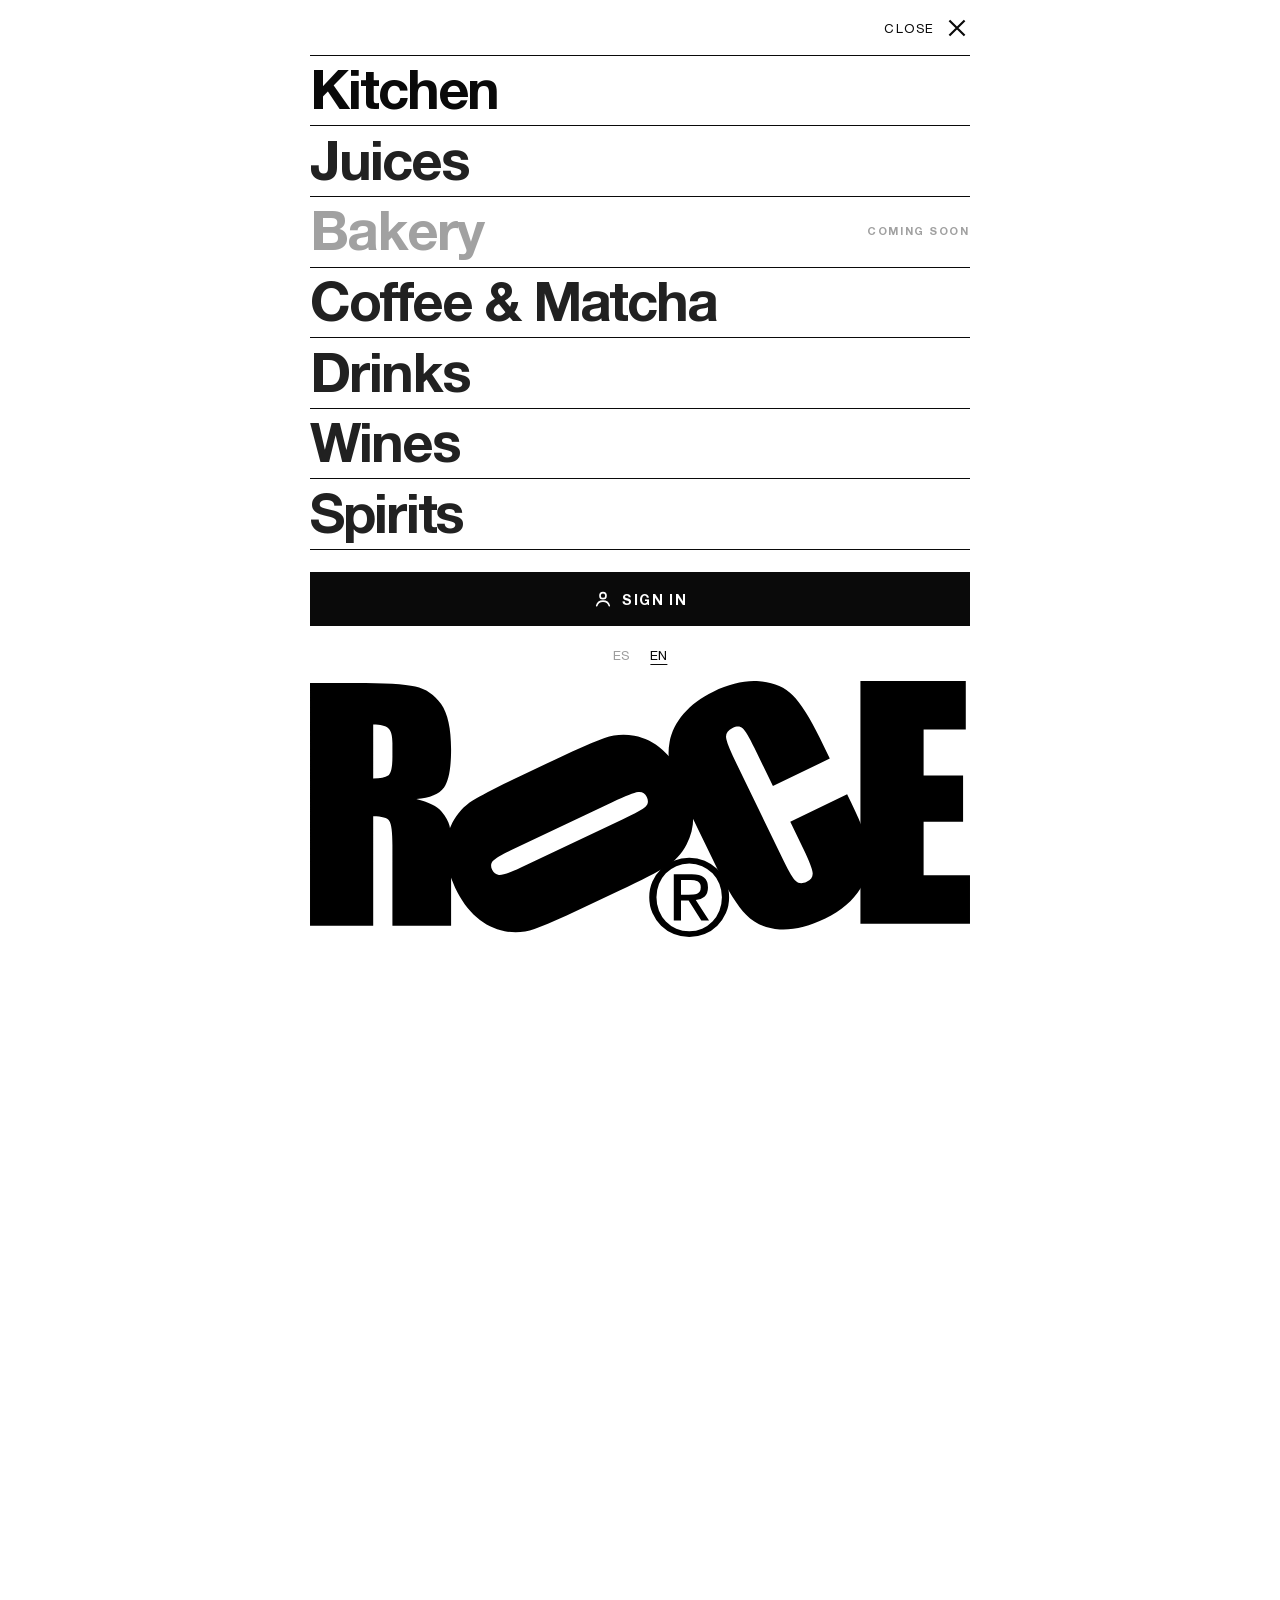
==== commit 2ee1776d: "De momento, ocultos Starters, Pokes, Platos ROCE y Acompañamientos (solo brunch) Co-Authored-By: Cla" ====
--- a/index.html
+++ b/index.html
@@ -14,7 +14,7 @@
 <link rel="apple-touch-icon" href="/assets/icons/apple-touch-icon.png">
 <meta name="apple-mobile-web-app-capable" content="yes"><meta name="mobile-web-app-capable" content="yes"><meta name="apple-mobile-web-app-title" content="ROCE"><meta name="apple-mobile-web-app-status-bar-style" content="black-translucent">
 <link rel="stylesheet" href="/carta.css?v=89">
-<link rel="stylesheet" href="/order.css?v=150">
+<link rel="stylesheet" href="/order.css?v=154">
 </head>
 <body>
 <header class="cv-bar" id="top">
@@ -91,11 +91,11 @@
 })();
 </script>
 <script src="/i18n.js?v=109"></script>
-<script src="/menu.js?v=73"></script>
-<script src="/carta.js?v=74"></script>
-<script src="/chef.js?v=18"></script>
-<script src="/order.js?v=86"></script>
-<script src="/account.js?v=34"></script>
+<script src="/menu.js?v=74"></script>
+<script src="/carta.js?v=76"></script>
+<script src="/chef.js?v=19"></script>
+<script src="/order.js?v=91"></script>
+<script src="/account.js?v=35"></script>
 <script src="/tour.js?v=4"></script>
 <script src="/sheet-drag.js?v=3"></script>
 <script src="/ux.js?v=1"></script>
--- a/order.css
+++ b/order.css
@@ -428,6 +428,12 @@
 /* Entrada: Google y email con exactamente el mismo ancho (el botón de Google no pasa de 400 px) */
 .ap-narrow { max-width: 400px; margin: 0 auto; }
 .ap-narrow .ap-gwrap { width: 100%; }
+/* Botón de Google: el provisional se ve al instante; el oficial se prepara oculto y lo sustituye cuando está listo. */
+.ap-gwrap { position: relative; }
+.ap-gbtn.ap-gwait { opacity: 0.55; cursor: progress; }
+.ap-greal { position: absolute; inset: 0; display: flex; justify-content: center; align-items: center; overflow: hidden; opacity: 0; pointer-events: none; }
+.ap-gwrap.is-ready .ap-gwait { display: none; }
+.ap-gwrap.is-ready .ap-greal { position: static; width: 100%; opacity: 1; pointer-events: auto; }
 .ap-narrow .ap-in-g { width: 100%; }
 
 /* Confirmar el pedido en 10 segundos */
@@ -933,3 +939,78 @@
     linear-gradient(100deg, rgba(0, 0, 0, 0.10) 0%, rgba(255, 255, 255, 0.40) 22%, rgba(0, 0, 0, 0.03) 44%, rgba(255, 255, 255, 0.44) 66%, rgba(0, 0, 0, 0.08) 84%, rgba(255, 255, 255, 0.26) 100%);
   background-blend-mode: soft-light, normal;
 }
+
+/* Pantallas muy estrechas (hasta 340 px): filtros en una columna y nombres en dos líneas si hace falta, para que no se corten («Crustáceos») */
+@media (max-width: 340px) {
+  .cv-sheet #cvDietList, .cv-sheet #cvAlList { grid-template-columns: minmax(0, 1fr); }
+  .cv-sheet .cv-pick { min-width: 0; }
+  .cv-sheet .cv-pick > span { min-width: 0; white-space: normal; overflow-wrap: anywhere; }
+  /* La miga muestra solo la carta; la categoría activa ya la marca la fila de píldoras de debajo */
+  .cv-crumb-sub { display: none; }
+}
+
+/* Carta completa de café y matcha dentro del pedido: filas compactas con emoji, nombre, nota, precio y +/✓ */
+.ap-pall-g { margin: 0 0 1.1rem; }
+.cv-sheet .ap-pall-g h3 { margin: 0 0 0.5rem; padding-bottom: 0.4rem; border-bottom: 1.5px solid var(--black); font-size: 0.78rem; font-weight: 800; letter-spacing: 0.14em; text-transform: uppercase; }
+.ap-pall-r { display: flex; align-items: center; gap: 0.7rem; width: 100%; padding: 0.65rem 0.1rem; border: 0; border-bottom: 1px solid rgba(10, 10, 10, 0.18); background: transparent; color: var(--black); font: inherit; text-align: left; cursor: pointer; }
+.ap-pall-e { flex: none; width: 1.7rem; text-align: center; font-size: 1.3rem; line-height: 1; }
+.ap-pall-t { flex: 1; min-width: 0; display: grid; gap: 0.1rem; }
+.ap-pall-t b { font-size: 0.98rem; font-weight: 800; letter-spacing: 0; text-transform: none; }
+.ap-pall-t em { font-style: normal; font-size: 0.78rem; line-height: 1.25; opacity: 0.7; letter-spacing: 0; text-transform: none; }
+.ap-pall-p { flex: none; font-size: 0.92rem; font-weight: 800; letter-spacing: 0; }
+.ap-pall-a { flex: none; width: 1.9rem; height: 1.9rem; display: grid; place-items: center; border-radius: 50%; background: var(--black); color: #fff; font-style: normal; font-size: 1.2rem; font-weight: 500; line-height: 1; }
+.ap-pall-r.is-done .ap-pall-a { background: #2e7d4f; font-size: 1rem; }
+.ap-pall-r.is-done { background: rgba(46, 125, 79, 0.08); }
+.ap-pall-r:active { background: rgba(10, 10, 10, 0.06); }
+
+/* ── Ayuda ── */
+#cvChef h2 { border: 0; padding: 0; margin: 0 0 0.35rem; font-size: 1.75rem; font-weight: 700; letter-spacing: -0.025em; text-transform: none; }
+#cvChef p.ah-lead { margin: 0 0 0.9rem; font-size: 0.95rem; line-height: 1.45; opacity: 0.65; white-space: normal; }
+#cvChef p.ah-hint, #cvChef p.ah-closed { margin: 0 0 0.8rem; padding: 0.7rem 0.85rem; border-radius: 0.8rem; background: #0a0a0a; color: #fff; font-size: 0.86rem; line-height: 1.35; opacity: 1; white-space: normal; }
+#cvChef textarea { display: block; width: 100%; box-sizing: border-box; padding: 0.85rem 0.95rem; border: 0; border-radius: 0.9rem; background: #f1f1ef; font-size: 16px; line-height: 1.35; resize: none; }
+#cvChef textarea:focus { outline: 2px solid #0a0a0a; outline-offset: 0; }
+#cvChef .ah-ideas { flex-wrap: nowrap; overflow-x: auto; gap: 0.45rem; margin: 0.65rem 0 0; padding: 0 0 0.2rem; scrollbar-width: none; }
+#cvChef .ah-ideas::-webkit-scrollbar { display: none; }
+#cvChef .ah-ideas .cv-chip { flex: 0 0 auto; padding: 0.5rem 0.85rem; border: 1px solid rgba(10, 10, 10, 0.18); border-radius: 999px; font-size: 0.82rem; font-weight: 400; white-space: nowrap; }
+#cvChef p.ah-section { margin: 1.4rem 0 0.5rem; font-size: 1.05rem; font-weight: 700; opacity: 1; }
+#cvChef .ah-section small { font-size: 0.8rem; font-weight: 400; opacity: 0.5; }
+#cvChef .ah-group { border-radius: 1rem; background: #f1f1ef; padding: 0 0.85rem; }
+#cvChef .ah-row { padding: 0.75rem 0 0.85rem; }
+#cvChef .ah-row + .ah-row { border-top: 1px solid rgba(10, 10, 10, 0.1); }
+#cvChef p.ah-label { margin: 0 0 0.5rem; font-size: 0.82rem; font-weight: 700; opacity: 0.75; }
+#cvChef .cv-opts.ah-seg { display: grid; grid-auto-flow: column; grid-auto-columns: minmax(0, 1fr); grid-template-columns: none; gap: 0; padding: 3px; border-radius: 0.8rem; background: rgba(10, 10, 10, 0.07); }
+#cvChef .cv-opts.ah-pills { display: flex; flex-wrap: wrap; gap: 0.45rem; }
+#cvChef .cv-opts .cv-opt { min-height: 2.5rem; padding: 0.4rem 0.5rem; border: 0; border-radius: 0.62rem; background: transparent; color: #0a0a0a; font-size: 0.88rem; font-weight: 400; line-height: 1.15; }
+#cvChef .cv-opts.ah-pills .cv-opt { padding: 0.4rem 0.95rem; border-radius: 999px; background: #fff; }
+#cvChef .cv-opts .cv-opt[aria-pressed="true"], #cvChef .cv-opts.ah-pills .cv-opt[aria-pressed="true"] { background: #0a0a0a; color: #fff; font-weight: 700; }
+#cvChef .ah-back { margin: 0 0 0.7rem; padding: 0.2rem 0; border: 0; background: transparent; color: #0a0a0a; font: inherit; font-size: 0.85rem; opacity: 0.6; cursor: pointer; }
+#cvChef .ah-list { list-style: none; margin: 0; padding: 0; display: grid; gap: 0.7rem; }
+#cvChef .ah-card { padding: 0.8rem; border: 1px solid rgba(10, 10, 10, 0.12); border-radius: 1rem; background: #fff; }
+#cvChef .ah-head { display: flex; gap: 0.75rem; align-items: center; }
+#cvChef .ah-thumb { flex: 0 0 auto; width: 4.6rem; height: 4.6rem; border-radius: 0.75rem; object-fit: cover; background: #f1f1ef; }
+#cvChef .ah-tit { min-width: 0; display: grid; gap: 0.12rem; }
+#cvChef p.ah-eye { margin: 0; font-size: 0.68rem; letter-spacing: 0.12em; text-transform: uppercase; opacity: 0.5; }
+#cvChef .ah-tit b { font-size: 1.05rem; line-height: 1.15; overflow-wrap: anywhere; }
+#cvChef .ah-tit span { font-size: 0.95rem; }
+#cvChef p.ah-desc { margin: 0.6rem 0 0; font-size: 0.85rem; line-height: 1.4; opacity: 0.65; white-space: normal; display: -webkit-box; -webkit-line-clamp: 2; -webkit-box-orient: vertical; overflow: hidden; }
+#cvChef .ah-card .ap-mac { margin: 0.55rem 0 0; font-size: 0.8rem; }
+#cvChef .ah-card p.cv-pl-why, #cvChef p.ah-why { margin: 0.4rem 0 0; font-size: 0.8rem; line-height: 1.35; opacity: 0.75; white-space: normal; }
+#cvChef .ah-foot { display: flex; align-items: flex-end; justify-content: space-between; gap: 0.7rem; margin-top: 0.7rem; }
+#cvChef .ah-foot p.cv-pl-al { margin: 0; min-width: 0; font-size: 0.72rem; line-height: 1.8; white-space: normal; }
+#cvChef .ah-add { flex: 0 0 auto; min-height: 2.6rem; padding: 0 1.2rem; border: 0; border-radius: 999px; background: #0a0a0a; color: #fff; font: inherit; font-size: 0.9rem; font-weight: 700; cursor: pointer; }
+#cvChef .ah-add:active { transform: scale(0.97); }
+#cvChef .ah-add:disabled { background: #e6e6e3; color: rgba(10, 10, 10, 0.45); cursor: default; }
+#cvChef .ah-add.is-done { background: #fff; color: #0a0a0a; box-shadow: inset 0 0 0 1.5px #0a0a0a; }
+#cvChef .ah-sum { margin: 1rem 0 0; padding: 0.9rem; border-radius: 1rem; background: #f1f1ef; }
+#cvChef .ah-sum h3 { margin: 0 0 0.6rem; font-size: 0.95rem; font-weight: 700; letter-spacing: 0; text-transform: none; }
+#cvChef .ah-tiles { display: grid; grid-template-columns: repeat(4, minmax(0, 1fr)); gap: 0.4rem; }
+#cvChef .ah-tiles div { display: grid; justify-items: center; gap: 0.15rem; padding: 0.6rem 0.2rem; border-radius: 0.7rem; background: #fff; }
+#cvChef .ah-tiles b { font-size: 1.15rem; line-height: 1.1; font-variant-numeric: tabular-nums; white-space: nowrap; }
+#cvChef .ah-tiles small { font-size: 0.7rem; font-weight: 400; }
+#cvChef .ah-tiles span { font-size: 0.7rem; opacity: 0.6; }
+#cvChef p.ah-total { display: flex; justify-content: space-between; align-items: baseline; margin: 1rem 0 0; padding: 0; font-size: 0.95rem; opacity: 1; }
+#cvChef p.ah-total b { font-size: 1.3rem; }
+#cvChef .cv-sheet-actions .cv-ghost, #cvChef .cv-sheet-actions .cv-solid { min-height: 3.1rem; border-radius: 999px; text-transform: none; letter-spacing: 0; font-size: 1rem; font-weight: 700; }
+#cvChef .cv-sheet-actions .cv-ghost { border: 1.5px solid rgba(10, 10, 10, 0.25); }
+#cvChef .cv-sheet-actions .cv-solid:disabled { opacity: 0.3; }
+#cvChef .cv-sheet-actions { border-top: 1px solid rgba(10, 10, 10, 0.1); }
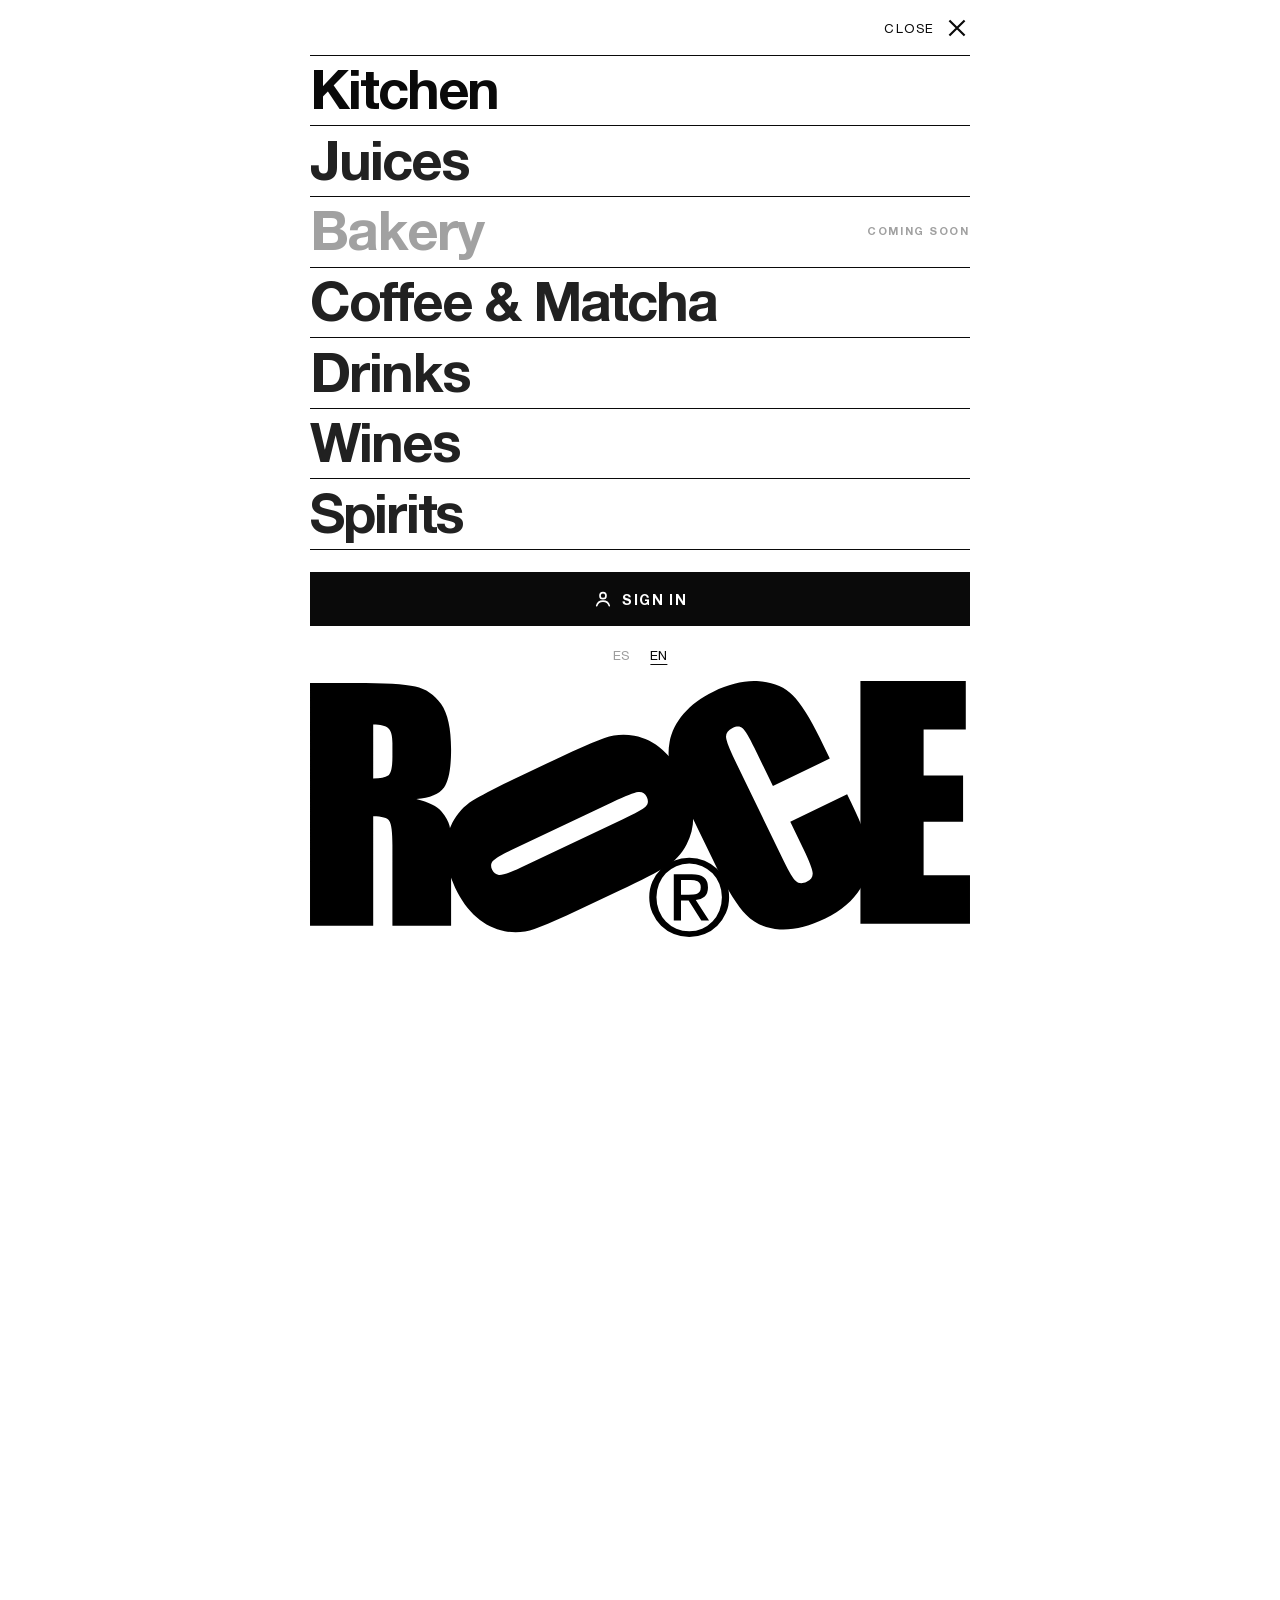
==== commit 8ebbb5fd: "Tostadas hasta las 12:30 y fuera el rótulo «Comidas» Co-Authored-By: Claude Sonnet 5.5 <noreply@anth" ====
--- a/index.html
+++ b/index.html
@@ -91,10 +91,10 @@
 })();
 </script>
 <script src="/i18n.js?v=109"></script>
-<script src="/menu.js?v=74"></script>
+<script src="/menu.js?v=75"></script>
 <script src="/carta.js?v=76"></script>
 <script src="/chef.js?v=19"></script>
-<script src="/order.js?v=91"></script>
+<script src="/order.js?v=92"></script>
 <script src="/account.js?v=35"></script>
 <script src="/tour.js?v=4"></script>
 <script src="/sheet-drag.js?v=3"></script>
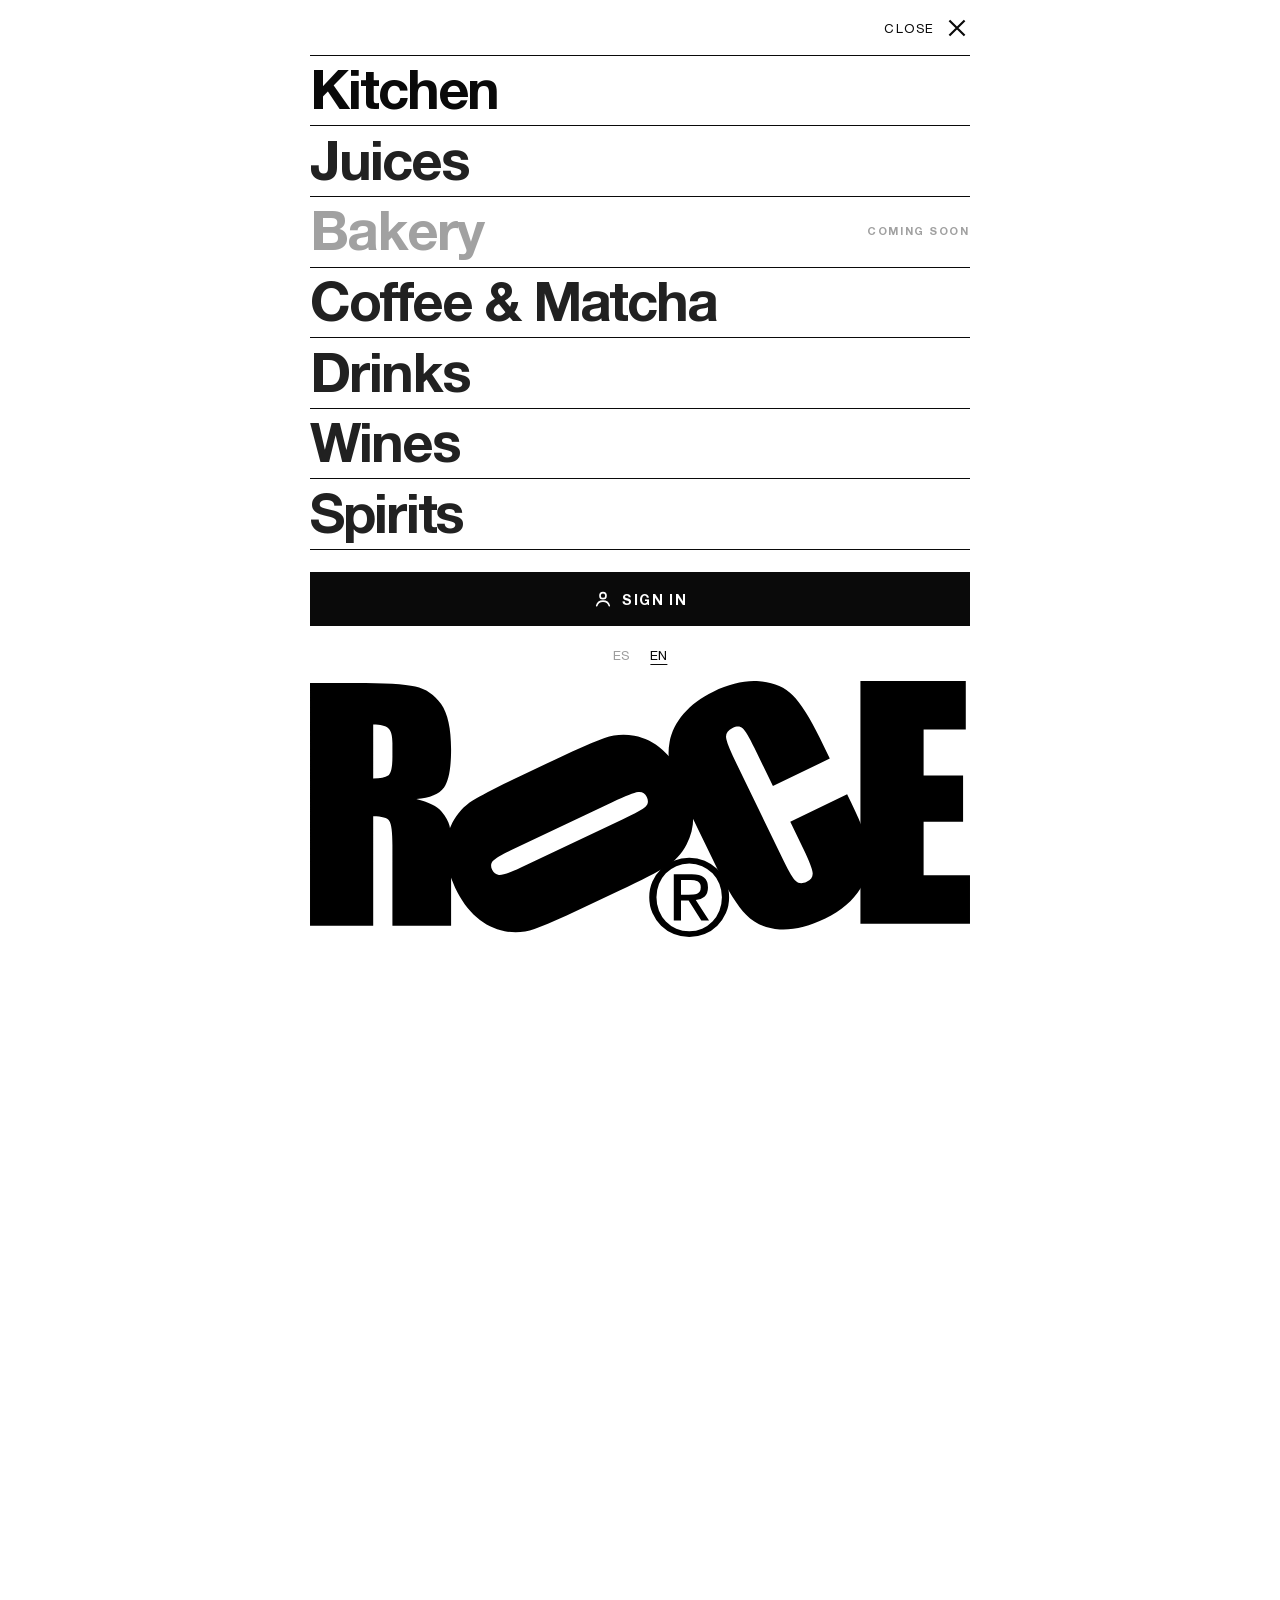
==== commit 4282b458: "App: solo la comida de la carta de brunch, hasta las 12:30 Se ocultan los platos que no están en la " ====
--- a/index.html
+++ b/index.html
@@ -91,10 +91,10 @@
 })();
 </script>
 <script src="/i18n.js?v=109"></script>
-<script src="/menu.js?v=75"></script>
+<script src="/menu.js?v=76"></script>
 <script src="/carta.js?v=76"></script>
 <script src="/chef.js?v=19"></script>
-<script src="/order.js?v=92"></script>
+<script src="/order.js?v=93"></script>
 <script src="/account.js?v=35"></script>
 <script src="/tour.js?v=4"></script>
 <script src="/sheet-drag.js?v=3"></script>
